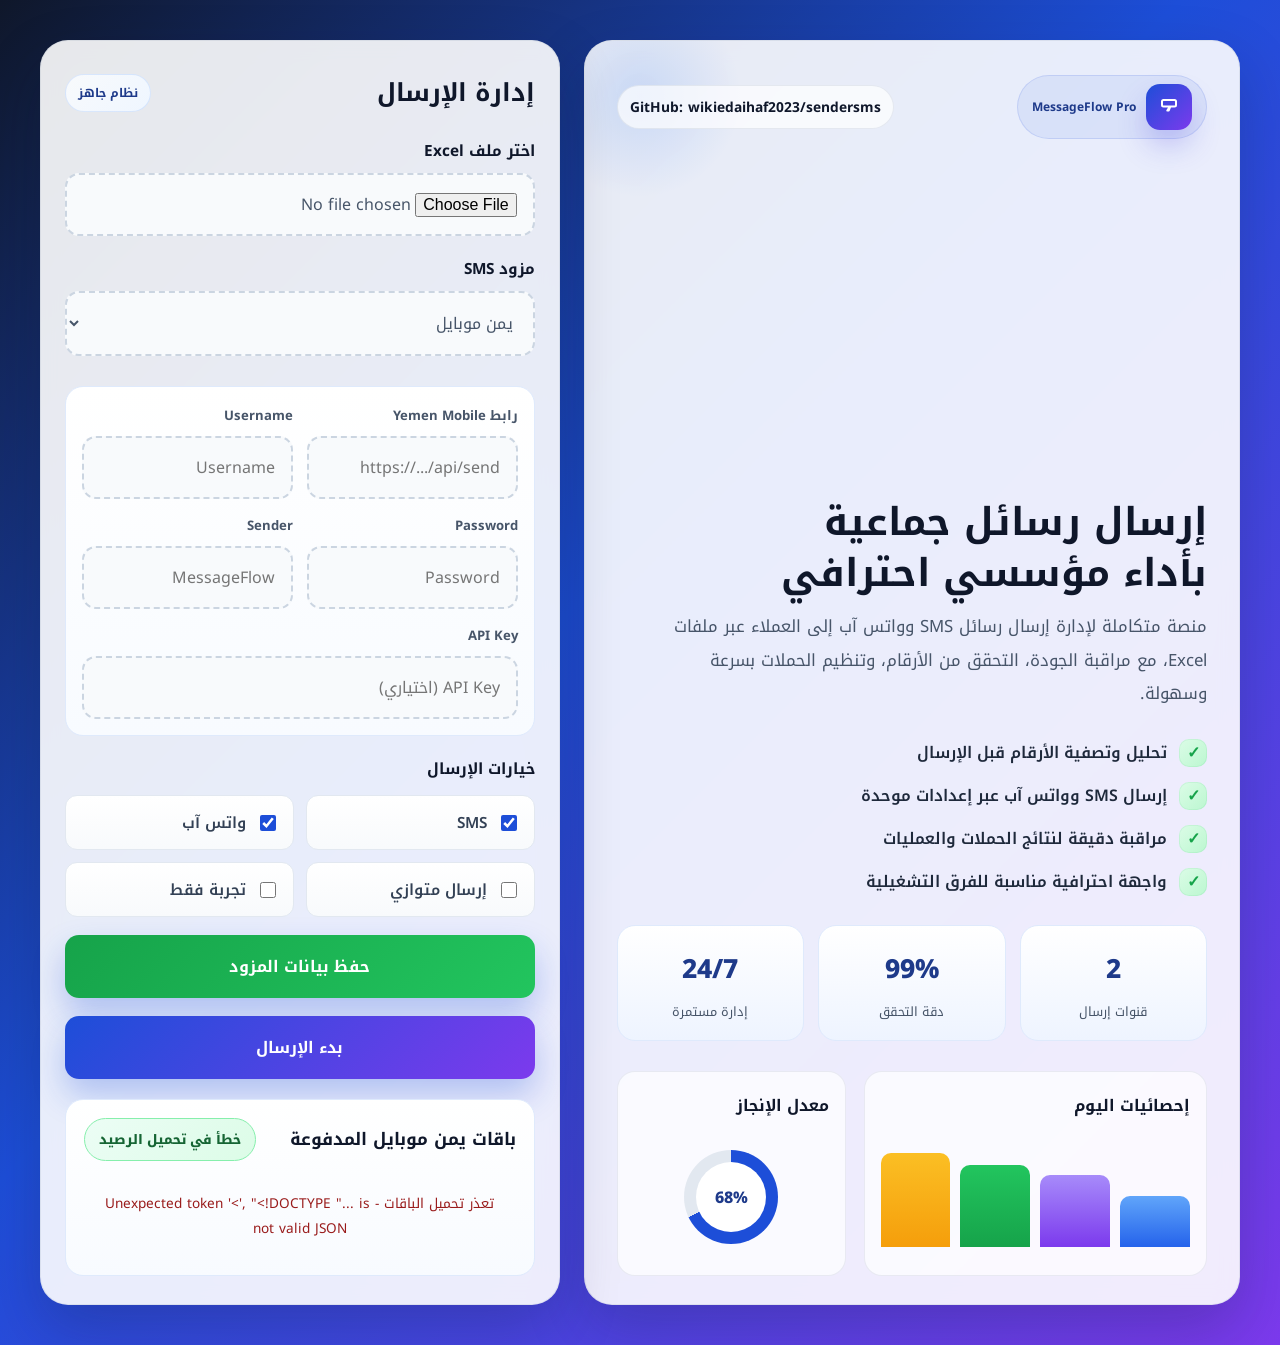
==== web/templates/index.html @ 222056fd "feat: Yemen Mobile default provider + Paid SMS Packages & Billing System - تعيين يمن موبايل كمزود اف" ====
<!DOCTYPE html>
<html lang="ar" dir="rtl">
<head>
    <meta charset="UTF-8">
    <meta name="viewport" content="width=device-width, initial-scale=1.0">
    <title>MessageFlow Pro</title>
    <link rel="preconnect" href="https://fonts.googleapis.com">
    <link rel="preconnect" href="https://fonts.gstatic.com" crossorigin>
    <link href="https://fonts.googleapis.com/css2?family=Noto+Kufi+Arabic:wght@400;500;700&display=swap" rel="stylesheet">
    <style>
        :root {
            --bg-main: #f3f7ff;
            --bg-gradient: linear-gradient(135deg, #0f172a 0%, #1d4ed8 45%, #7c3aed 100%);
            --panel: rgba(255, 255, 255, 0.92);
            --panel-border: rgba(148, 163, 184, 0.2);
            --primary: #1d4ed8;
            --primary-dark: #1e3a8a;
            --primary-soft: #dbeafe;
            --success: #16a34a;
            --danger: #dc2626;
            --warning: #f59e0b;
            --text: #0f172a;
            --muted: #475569;
            --shadow: 0 25px 60px rgba(15, 23, 42, 0.22);
        }

        * { box-sizing: border-box; }

        body {
            margin: 0;
            min-height: 100vh;
            padding: 40px 20px;
            font-family: 'Noto Kufi Arabic', 'Segoe UI', Tahoma, Geneva, Verdana, sans-serif;
            background: var(--bg-gradient);
            color: var(--text);
            display: flex;
            align-items: center;
            justify-content: center;
        }

        .shell {
            width: min(100%, 1200px);
            display: grid;
            grid-template-columns: 1.2fr 0.95fr;
            gap: 24px;
            align-items: stretch;
        }

        .hero,
        .panel {
            background: rgba(255, 255, 255, 0.9);
            border: 1px solid var(--panel-border);
            border-radius: 28px;
            box-shadow: var(--shadow);
            backdrop-filter: blur(10px);
        }

        .hero {
            padding: 34px 32px 28px;
            display: flex;
            flex-direction: column;
            justify-content: space-between;
            min-height: 620px;
            position: relative;
            overflow: hidden;
        }

        .hero::before {
            content: "";
            position: absolute;
            inset: 0 auto auto 0;
            width: 220px;
            height: 220px;
            background: radial-gradient(circle, rgba(59,130,246,0.18), transparent 65%);
            transform: translate(-25%, -25%);
        }

        .brand-row {
            display: flex;
            align-items: center;
            justify-content: space-between;
            position: relative;
            z-index: 1;
        }

        .badge {
            display: inline-flex;
            align-items: center;
            gap: 10px;
            background: rgba(29, 78, 216, 0.08);
            color: var(--primary-dark);
            border: 1px solid rgba(29, 78, 216, 0.12);
            border-radius: 999px;
            padding: 8px 14px;
            font-size: 12px;
            font-weight: 700;
            width: fit-content;
        }

        .github-link {
            display: inline-flex;
            align-items: center;
            gap: 8px;
            color: #0f172a;
            text-decoration: none;
            font-size: 0.86rem;
            font-weight: 700;
            background: rgba(255, 255, 255, 0.7);
            border: 1px solid rgba(148, 163, 184, 0.2);
            border-radius: 999px;
            padding: 8px 12px;
            transition: transform 0.2s ease;
        }

        .github-link:hover {
            transform: translateY(-1px);
        }

        .brand-mark {
            width: 46px;
            height: 46px;
            display: inline-flex;
            align-items: center;
            justify-content: center;
            background: linear-gradient(135deg, var(--primary), #7c3aed);
            border-radius: 14px;
            box-shadow: 0 16px 28px rgba(79, 70, 229, 0.25);
        }

        .brand-mark svg {
            width: 24px;
            height: 24px;
            fill: white;
        }

        .hero-body {
            position: relative;
            z-index: 1;
        }

        h1 {
            margin: 20px 0 10px;
            font-size: clamp(2.1rem, 3vw, 3.2rem);
            line-height: 1.35;
            color: var(--text);
        }

        .subtitle {
            margin: 0 0 26px;
            color: var(--muted);
            font-size: 1.05rem;
            line-height: 2;
            max-width: 560px;
        }

        .feature-list {
            list-style: none;
            padding: 0;
            margin: 0 0 28px;
            display: grid;
            gap: 12px;
        }

        .feature-list li {
            display: flex;
            align-items: center;
            gap: 12px;
            color: #1e293b;
            font-weight: 600;
        }

        .feature-list li::before {
            content: '✓';
            width: 28px;
            height: 28px;
            display: inline-flex;
            align-items: center;
            justify-content: center;
            border-radius: 10px;
            background: linear-gradient(135deg, #dcfce7, #bbf7d0);
            color: var(--success);
            font-weight: 900;
            box-shadow: inset 0 0 0 1px rgba(22,163,74,0.08);
        }

        .stats {
            display: grid;
            grid-template-columns: repeat(3, minmax(120px, 1fr));
            gap: 14px;
            margin-top: 8px;
            position: relative;
            z-index: 1;
        }

        .stat-card {
            background: linear-gradient(180deg, #ffffff 0%, #eef4ff 100%);
            border: 1px solid #dfeafc;
            border-radius: 18px;
            padding: 18px 12px 16px;
            text-align: center;
        }

        .stat-number {
            display: block;
            font-size: 1.65rem;
            font-weight: 800;
            color: var(--primary-dark);
        }

        .stat-label {
            display: block;
            margin-top: 6px;
            color: var(--muted);
            font-size: 0.8rem;
        }

        .panel {
            padding: 28px 24px;
            display: flex;
            flex-direction: column;
            justify-content: center;
        }

        .panel-header {
            display: flex;
            align-items: center;
            justify-content: space-between;
            gap: 12px;
            margin-bottom: 20px;
        }

        .panel-header h2 {
            margin: 0;
            font-size: 1.55rem;
            color: var(--text);
        }

        .mini-tag {
            background: linear-gradient(135deg, #f8fafc, #eff6ff);
            color: var(--primary-dark);
            border: 1px solid rgba(59,130,246,0.15);
            border-radius: 999px;
            padding: 7px 12px;
            font-size: 12px;
            font-weight: 700;
        }

        form {
            display: grid;
            gap: 18px;
        }

        .form-group {
            display: grid;
            gap: 8px;
        }

        label {
            font-weight: 700;
            color: var(--text);
            font-size: 0.96rem;
        }

        .file-input,
        .select-box,
        .provider-input {
            width: 100%;
            padding: 14px 16px;
            border: 2px dashed #cbd5e1;
            border-radius: 14px;
            background: #f8fafc;
            color: var(--muted);
            transition: border-color 0.2s ease, box-shadow 0.2s ease;
            font: inherit;
        }

        .file-input:focus,
        .select-box:focus,
        .provider-input:focus {
            outline: none;
            border-color: var(--primary);
            box-shadow: 0 0 0 4px rgba(29, 78, 216, 0.08);
        }

        .provider-settings {
            display: none;
            margin-top: 12px;
            border: 1px solid #dfeafc;
            border-radius: 18px;
            background: linear-gradient(180deg, #ffffff, #f8fbff);
            padding: 16px;
        }

        .provider-settings.active {
            display: block;
        }

        .provider-panel {
            display: none;
            gap: 14px;
            grid-template-columns: repeat(2, minmax(160px, 1fr));
        }

        .provider-panel.active {
            display: grid;
        }

        .provider-field {
            display: grid;
            gap: 8px;
        }

        .provider-field label {
            font-size: 0.82rem;
            color: var(--muted);
        }

        .checkbox-group {
            display: grid;
            grid-template-columns: repeat(2, minmax(140px, 1fr));
            gap: 12px;
            margin-top: 4px;
        }

        .check-item {
            display: flex;
            align-items: center;
            gap: 10px;
            background: linear-gradient(180deg, #ffffff, #f8fafc);
            border: 1px solid #e2e8f0;
            border-radius: 12px;
            padding: 12px 14px;
            color: #334155;
            font-weight: 600;
        }

        .check-item input {
            accent-color: var(--primary);
            width: 16px;
            height: 16px;
        }

        .primary-btn {
            border: none;
            border-radius: 14px;
            padding: 16px 18px;
            background: linear-gradient(135deg, var(--primary), #7c3aed);
            color: white;
            font-family: inherit;
            font-size: 1rem;
            font-weight: 700;
            cursor: pointer;
            transition: transform 0.2s ease, box-shadow 0.2s ease;
            box-shadow: 0 16px 32px rgba(29, 78, 216, 0.28);
        }

        .primary-btn:hover {
            transform: translateY(-1px);
        }

        .analytics {
            display: grid;
            grid-template-columns: 1.2fr 0.8fr;
            gap: 18px;
            margin-top: 30px;
            position: relative;
            z-index: 1;
        }

        .metric-box,
        .chart-box {
            border: 1px solid rgba(148, 163, 184, 0.18);
            border-radius: 18px;
            background: rgba(255, 255, 255, 0.7);
            padding: 18px 16px;
        }

        .metric-box h3,
        .chart-box h3 {
            margin: 0 0 16px;
            font-size: 1rem;
            color: var(--text);
        }

        .bars {
            display: flex;
            align-items: end;
            gap: 10px;
            height: 110px;
            padding-top: 12px;
        }

        .bar {
            flex: 1;
            border-radius: 10px 10px 0 0;
            background: linear-gradient(180deg, #60a5fa, #2563eb);
            min-height: 15px;
            position: relative;
        }

        .bar:nth-child(2) { background: linear-gradient(180deg, #a78bfa, #7c3aed); }
        .bar:nth-child(3) { background: linear-gradient(180deg, #22c55e, #16a34a); }
        .bar:nth-child(4) { background: linear-gradient(180deg, #fbbf24, #f59e0b); }

        .donut-wrap {
            display: flex;
            align-items: center;
            justify-content: center;
            min-height: 120px;
            position: relative;
        }

        .donut {
            width: 94px;
            height: 94px;
            border-radius: 50%;
            background: conic-gradient(var(--primary) 0 68%, #e2e8f0 68% 100%);
            position: relative;
        }

        .donut::after {
            content: "68%";
            position: absolute;
            inset: 12px;
            background: white;
            border-radius: 50%;
            display: flex;
            align-items: center;
            justify-content: center;
            font-weight: 800;
            color: var(--primary-dark);
        }

        .result {
            display: none;
            margin-top: 18px;
            border-radius: 14px;
            padding: 14px 16px;
            font-size: 0.95rem;
            line-height: 1.8;
        }

        .result.success {
            display: block;
            background: #ecfdf5;
            border: 1px solid #a7f3d0;
            color: #065f46;
        }

        .result.error {
            display: block;
            background: #fef2f2;
            border: 1px solid #fecaca;
            color: #991b1b;
        }

        .result.info {
            display: block;
            background: #eff6ff;
            border: 1px solid #bfdbfe;
            color: #1d4ed8;
        }

        .report-box {
            display: none;
            margin-top: 18px;
            background: #fff;
            border: 1px solid #dfeafc;
            border-radius: 18px;
            overflow: hidden;
            box-shadow: 0 12px 30px rgba(15, 23, 42, 0.08);
        }

        .packages-section {
            margin-top: 20px;
            border: 1px solid #dfeafc;
            border-radius: 18px;
            background: linear-gradient(180deg, #ffffff, #f8fbff);
            padding: 18px;
        }

        .packages-header {
            display: flex;
            align-items: center;
            justify-content: space-between;
            gap: 12px;
            margin-bottom: 14px;
            flex-wrap: wrap;
        }

        .packages-header h3 {
            margin: 0;
            font-size: 1.08rem;
            color: var(--text);
        }

        .balance-pill {
            display: inline-flex;
            align-items: center;
            gap: 8px;
            padding: 8px 14px;
            border-radius: 999px;
            font-size: 0.82rem;
            font-weight: 800;
            background: linear-gradient(135deg, #ecfdf5, #dcfce7);
            color: #166534;
            border: 1px solid #86efac;
        }

        .balance-pill.warn {
            background: linear-gradient(135deg, #fff7ed, #ffedd5);
            color: #9a3412;
            border: 1px solid #fdba74;
        }

        .balance-pill.empty {
            background: linear-gradient(135deg, #fef2f2, #fee2e2);
            color: #991b1b;
            border: 1px solid #fca5a5;
        }

        .package-grid {
            display: grid;
            grid-template-columns: repeat(auto-fit, minmax(160px, 1fr));
            gap: 12px;
        }

        .package-card {
            border: 1.5px solid #dbeafe;
            border-radius: 14px;
            padding: 14px 12px;
            background: linear-gradient(180deg, #ffffff, #f0f7ff);
            position: relative;
            transition: transform 0.18s ease, box-shadow 0.18s ease, border-color 0.18s ease;
            cursor: pointer;
            text-align: center;
        }

        .package-card:hover {
            transform: translateY(-2px);
            box-shadow: 0 10px 24px rgba(29, 78, 216, 0.15);
            border-color: var(--primary);
        }

        .package-card.recommended::before {
            content: 'الأكثر مبيعاً';
            position: absolute;
            top: -10px;
            right: 10px;
            background: linear-gradient(135deg, #7c3aed, #1d4ed8);
            color: white;
            padding: 3px 10px;
            border-radius: 999px;
            font-size: 0.68rem;
            font-weight: 800;
            box-shadow: 0 6px 16px rgba(124, 58, 237, 0.3);
        }

        .package-name {
            font-weight: 800;
            font-size: 0.88rem;
            color: var(--primary-dark);
            margin-bottom: 8px;
            line-height: 1.4;
        }

        .package-count {
            font-size: 1.6rem;
            font-weight: 900;
            color: var(--primary);
            line-height: 1;
            margin-bottom: 4px;
        }

        .package-count-sub {
            font-size: 0.72rem;
            color: var(--muted);
            margin-bottom: 10px;
        }

        .package-price {
            font-size: 1.05rem;
            font-weight: 800;
            color: var(--text);
            margin-bottom: 10px;
        }

        .package-price small {
            font-weight: 600;
            font-size: 0.78rem;
            color: var(--muted);
        }

        .package-desc {
            font-size: 0.72rem;
            color: var(--muted);
            min-height: 32px;
            margin-bottom: 12px;
            line-height: 1.5;
        }

        .subscribe-btn {
            width: 100%;
            border: none;
            border-radius: 10px;
            padding: 8px 10px;
            background: linear-gradient(135deg, #16a34a, #22c55e);
            color: white;
            font-family: inherit;
            font-size: 0.82rem;
            font-weight: 800;
            cursor: pointer;
            transition: transform 0.15s ease, box-shadow 0.15s ease;
            box-shadow: 0 6px 14px rgba(22, 163, 74, 0.25);
        }

        .subscribe-btn:hover {
            transform: translateY(-1px);
        }

        .subscribe-btn:disabled {
            background: #cbd5e1;
            box-shadow: none;
            cursor: not-allowed;
            transform: none;
        }

        .balance-progress-wrap {
            margin: 6px 0 12px;
        }

        .balance-progress-bar {
            position: relative;
            height: 10px;
            background: #e2e8f0;
            border-radius: 999px;
            overflow: hidden;
            margin-top: 6px;
        }

        .balance-progress-fill {
            height: 100%;
            background: linear-gradient(90deg, #22c55e, #16a34a);
            border-radius: 999px;
            transition: width 0.4s ease;
        }

        .balance-progress-fill.warn {
            background: linear-gradient(90deg, #f59e0b, #d97706);
        }

        .balance-progress-fill.critical {
            background: linear-gradient(90deg, #ef4444, #dc2626);
        }

        .balance-labels {
            display: flex;
            justify-content: space-between;
            margin-top: 4px;
            font-size: 0.72rem;
            font-weight: 700;
            color: var(--muted);
        }

        .subscription-note {
            font-size: 0.76rem;
            padding: 8px 10px;
            border-radius: 10px;
            background: #fef3c7;
            color: #92400e;
            margin-top: 10px;
            border: 1px solid #fde68a;
            line-height: 1.6;
        }

        .report-header {
            display: flex;
            align-items: center;
            justify-content: space-between;
            gap: 12px;
            padding: 14px 18px;
            background: linear-gradient(135deg, #eff6ff, #f8fafc);
            border-bottom: 1px solid #e2e8f0;
        }

        .report-header h3 {
            margin: 0;
            font-size: 1rem;
            color: var(--text);
        }

        .report-actions {
            display: flex;
            align-items: center;
            gap: 10px;
            flex-wrap: wrap;
        }

        .print-btn,
        .excel-btn {
            border: none;
            border-radius: 10px;
            color: white;
            padding: 10px 14px;
            font-family: inherit;
            font-weight: 700;
            cursor: pointer;
        }

        .print-btn {
            background: var(--primary);
        }

        .excel-btn {
            background: var(--success);
        }

        .report-table-wrap {
            overflow-x: auto;
        }

        table {
            width: 100%;
            border-collapse: collapse;
            min-width: 700px;
        }

        th, td {
            padding: 12px 14px;
            border-bottom: 1px solid #e2e8f0;
            text-align: right;
            vertical-align: top;
            font-size: 0.9rem;
        }

        th {
            background: #f8fafc;
            color: var(--text);
            font-weight: 800;
        }

        td {
            color: #334155;
        }

        .status-badge {
            display: inline-block;
            padding: 6px 10px;
            border-radius: 999px;
            font-size: 12px;
            font-weight: 700;
        }

        .status-success {
            background: #dcfce7;
            color: #166534;
        }

        .status-failed {
            background: #fee2e2;
            color: #991b1b;
        }

        .status-dry {
            background: #e0f2fe;
            color: #0f766e;
        }

        @media print {
            body {
                background: white;
                padding: 0;
            }

            .shell {
                display: block;
                width: 100%;
            }

            .hero, .panel {
                box-shadow: none;
                border: none;
            }

            .print-btn {
                display: none;
            }
        }

        @media (max-width: 820px) {
            .shell {
                grid-template-columns: 1fr;
            }

            .hero {
                min-height: auto;
            }

            .analytics {
                grid-template-columns: 1fr;
            }
        }
    </style>
</head>
<body>
    <div class="shell">
        <section class="hero">
            <div class="brand-row">
                <div class="badge">
                    <span class="brand-mark" aria-hidden="true">
                        <svg viewBox="0 0 24 24" aria-hidden="true">
                            <path d="M4 6.5A2.5 2.5 0 0 1 6.5 4H17.5A2.5 2.5 0 0 1 20 6.5V10A2.5 2.5 0 0 1 17.5 12.5H14L12.7 15.8A1 1 0 0 1 11.7 16.5H10.3a1 1 0 0 1-.98-1.2L11 12.5H6.5A2.5 2.5 0 0 1 4 10V6.5Zm2.5-.5a.5.5 0 0 0-.5.5V10a.5.5 0 0 0 .5.5H17.5a.5.5 0 0 0 .5-.5V6.5a.5.5 0 0 0-.5-.5H6.5Z"/>
                        </svg>
                    </span>
                    MessageFlow Pro
                </div>
                <a class="github-link" href="https://github.com/wikiedaihaf2023/sendersms" target="_blank" rel="noopener noreferrer">
                    GitHub: wikiedaihaf2023/sendersms
                </a>
            </div>

            <div class="hero-body">
                <h1>إرسال رسائل جماعية<br>بأداء مؤسسي احترافي</h1>
                <p class="subtitle">
                    منصة متكاملة لإدارة إرسال رسائل SMS وواتس آب إلى العملاء عبر ملفات Excel، مع مراقبة الجودة، التحقق من الأرقام، وتنظيم الحملات بسرعة وسهولة.
                </p>

                <ul class="feature-list">
                    <li>تحليل وتصفية الأرقام قبل الإرسال</li>
                    <li>إرسال SMS وواتس آب عبر إعدادات موحدة</li>
                    <li>مراقبة دقيقة لنتائج الحملات والعمليات</li>
                    <li>واجهة احترافية مناسبة للفرق التشغيلية</li>
                </ul>

                <div class="stats">
                    <div class="stat-card">
                        <span class="stat-number">2</span>
                        <span class="stat-label">قنوات إرسال</span>
                    </div>
                    <div class="stat-card">
                        <span class="stat-number">99%</span>
                        <span class="stat-label">دقة التحقق</span>
                    </div>
                    <div class="stat-card">
                        <span class="stat-number">24/7</span>
                        <span class="stat-label">إدارة مستمرة</span>
                    </div>
                </div>

                <div class="analytics">
                    <div class="metric-box">
                        <h3>إحصائيات اليوم</h3>
                        <div class="bars" aria-label="إحصائيات اليوم">
                            <div class="bar" style="height: 52%"></div>
                            <div class="bar" style="height: 73%"></div>
                            <div class="bar" style="height: 84%"></div>
                            <div class="bar" style="height: 96%"></div>
                        </div>
                    </div>

                    <div class="chart-box">
                        <h3>معدل الإنجاز</h3>
                        <div class="donut-wrap">
                            <div class="donut" aria-label="معدل الإنجاز 68%"></div>
                        </div>
                    </div>
                </div>
            </div>
        </section>

        <section class="panel">
            <div class="panel-header">
                <h2>إدارة الإرسال</h2>
                <span class="mini-tag">نظام جاهز</span>
            </div>

            <form id="uploadForm">
                <div class="form-group">
                    <label for="excel_file">اختر ملف Excel</label>
                    <input class="file-input" type="file" id="excel_file" name="excel_file" accept=".xlsx,.xls" required>
                </div>

                <div class="form-group">
                    <label for="sms_provider">مزود SMS</label>
                    <select class="select-box" id="sms_provider" name="sms_provider" aria-label="مزود SMS">
                        <option value="yemen_mobile" selected>يمن موبايل</option>
                        <option value="sapa_phone">سبا فون</option>
                        <option value="you">YOU</option>
                        <option value="twilio">Twilio</option>
                    </select>
                </div>

                <div class="provider-settings active" id="providerSettingsBox">
                    <div class="provider-panel active" data-provider="yemen_mobile">
                        <div class="provider-field">
                            <label for="yemen_mobile_url">رابط Yemen Mobile</label>
                            <input class="provider-input" type="text" id="yemen_mobile_url" name="yemen_mobile_url" placeholder="https://.../api/send">
                        </div>
                        <div class="provider-field">
                            <label for="yemen_mobile_username">Username</label>
                            <input class="provider-input" type="text" id="yemen_mobile_username" name="yemen_mobile_username" placeholder="Username">
                        </div>
                        <div class="provider-field">
                            <label for="yemen_mobile_password">Password</label>
                            <input class="provider-input" type="password" id="yemen_mobile_password" name="yemen_mobile_password" placeholder="Password">
                        </div>
                        <div class="provider-field">
                            <label for="yemen_mobile_sender">Sender</label>
                            <input class="provider-input" type="text" id="yemen_mobile_sender" name="yemen_mobile_sender" placeholder="MessageFlow">
                        </div>
                        <div class="provider-field" style="grid-column: 1 / -1;">
                            <label for="yemen_mobile_api_key">API Key</label>
                            <input class="provider-input" type="text" id="yemen_mobile_api_key" name="yemen_mobile_api_key" placeholder="API Key (اختياري)">
                        </div>
                    </div>

                    <div class="provider-panel" data-provider="sapa_phone">
                        <div class="provider-field">
                            <label for="sapa_phone_url">رابط Sapa Phone</label>
                            <input class="provider-input" type="text" id="sapa_phone_url" name="sapa_phone_url" placeholder="https://.../api/send">
                        </div>
                        <div class="provider-field">
                            <label for="sapa_phone_username">Username</label>
                            <input class="provider-input" type="text" id="sapa_phone_username" name="sapa_phone_username" placeholder="Username">
                        </div>
                        <div class="provider-field">
                            <label for="sapa_phone_password">Password</label>
                            <input class="provider-input" type="password" id="sapa_phone_password" name="sapa_phone_password" placeholder="Password">
                        </div>
                        <div class="provider-field">
                            <label for="sapa_phone_sender">Sender</label>
                            <input class="provider-input" type="text" id="sapa_phone_sender" name="sapa_phone_sender" placeholder="MessageFlow">
                        </div>
                        <div class="provider-field" style="grid-column: 1 / -1;">
                            <label for="sapa_phone_api_key">API Key</label>
                            <input class="provider-input" type="text" id="sapa_phone_api_key" name="sapa_phone_api_key" placeholder="API Key (اختياري)">
                        </div>
                    </div>

                    <div class="provider-panel" data-provider="you">
                        <div class="provider-field">
                            <label for="you_url">رابط YOU</label>
                            <input class="provider-input" type="text" id="you_url" name="you_url" placeholder="https://.../api/send">
                        </div>
                        <div class="provider-field">
                            <label for="you_username">Username</label>
                            <input class="provider-input" type="text" id="you_username" name="you_username" placeholder="Username">
                        </div>
                        <div class="provider-field">
                            <label for="you_password">Password</label>
                            <input class="provider-input" type="password" id="you_password" name="you_password" placeholder="Password">
                        </div>
                        <div class="provider-field">
                            <label for="you_sender">Sender</label>
                            <input class="provider-input" type="text" id="you_sender" name="you_sender" placeholder="MessageFlow">
                        </div>
                        <div class="provider-field" style="grid-column: 1 / -1;">
                            <label for="you_api_key">API Key</label>
                            <input class="provider-input" type="text" id="you_api_key" name="you_api_key" placeholder="API Key (اختياري)">
                        </div>
                    </div>
                </div>

                <div class="form-group">
                    <label>خيارات الإرسال</label>
                    <div class="checkbox-group">
                        <label class="check-item">
                            <input type="checkbox" name="send_sms" checked> SMS
                        </label>
                        <label class="check-item">
                            <input type="checkbox" name="send_whatsapp" checked> واتس آب
                        </label>
                        <label class="check-item">
                            <input type="checkbox" name="parallel"> إرسال متوازي
                        </label>
                        <label class="check-item">
                            <input type="checkbox" name="dry_run"> تجربة فقط
                        </label>
                    </div>
                </div>

                <div class="form-group">
                    <button type="button" class="primary-btn" id="saveProviderSettingsBtn" style="background: linear-gradient(135deg, #16a34a, #22c55e);">حفظ بيانات المزود</button>
                </div>

                <button class="primary-btn" type="submit">بدء الإرسال</button>
            </form>

            <div class="packages-section" id="packagesSection">
                <div class="packages-header">
                    <h3>باقات يمن موبايل المدفوعة</h3>
                    <span class="balance-pill" id="balancePill">جاري التحميل...</span>
                </div>

                <div class="balance-progress-wrap" id="balanceProgressWrap" style="display:none;">
                    <div class="balance-progress-bar">
                        <div class="balance-progress-fill" id="balanceProgressFill" style="width:0%"></div>
                    </div>
                    <div class="balance-labels">
                        <span id="balanceUsedLabel">0 مستخدم</span>
                        <span id="balanceRemainingLabel">0 متبقي</span>
                        <span id="balanceTotalLabel">0 إجمالي</span>
                    </div>
                    <div class="subscription-note" id="subscriptionExpiryNote" style="display:none;"></div>
                </div>

                <div class="package-grid" id="packageGrid">
                    <!-- سيتم ملؤها عبر JavaScript -->
                    <div style="grid-column: 1 / -1; text-align: center; padding: 16px; color: var(--muted); font-size: 0.85rem;">
                        جاري تحميل الباقات...
                    </div>
                </div>
            </div>

            <div id="result" class="result"></div>
            <div id="reportBox" class="report-box">
                <div class="report-header">
                    <h3>تقرير الإرسال</h3>
                    <div class="report-actions">
                        <button type="button" class="excel-btn" id="exportExcelBtn">تصدير Excel</button>
                        <button type="button" class="print-btn" id="printReportBtn">طباعة PDF</button>
                    </div>
                </div>
                <div class="report-table-wrap">
                    <table>
                        <thead>
                            <tr>
                                <th>الاسم</th>
                                <th>رقم الهاتف</th>
                                <th>النوع</th>
                                <th>الحالة</th>
                                <th>المزود</th>
                                <th>الرسالة</th>
                                <th>الخطأ</th>
                            </tr>
                        </thead>
                        <tbody id="reportTableBody"></tbody>
                    </table>
                </div>
            </div>
        </section>
    </div>

    <script>
        const providerSelect = document.getElementById('sms_provider');
        const providerPanels = document.querySelectorAll('.provider-panel');
        const PACKAGE_PROVIDERS = new Set(['yemen_mobile', 'sapa_phone', 'you']);
        let currentSubscriptionData = null;

        function updateProviderFields() {
            const selected = providerSelect.value;
            providerPanels.forEach((panel) => {
                const active = panel.dataset.provider === selected;
                panel.classList.toggle('active', active);
            });
            togglePackagesSection(selected);
        }

        function togglePackagesSection(provider) {
            const section = document.getElementById('packagesSection');
            if (!section) return;
            if (PACKAGE_PROVIDERS.has(provider)) {
                section.style.display = 'block';
                loadPackagesAndBalance(provider);
            } else {
                section.style.display = 'none';
            }
        }

        async function loadPackagesAndBalance(provider) {
            provider = provider || providerSelect.value || 'yemen_mobile';
            const balancePill = document.getElementById('balancePill');
            const packageGrid = document.getElementById('packageGrid');
            if (balancePill) balancePill.textContent = 'جاري التحميل...';

            try {
                const response = await fetch(`/api/packages?provider=${encodeURIComponent(provider)}`);
                const data = await response.json();
                currentSubscriptionData = data;
                renderPackages(data.packages || []);
                renderBalance(data);
            } catch (err) {
                console.error('Failed to load packages:', err);
                if (balancePill) balancePill.textContent = 'خطأ في تحميل الرصيد';
                if (packageGrid) {
                    packageGrid.innerHTML = `<div style="grid-column:1/-1;text-align:center;padding:16px;color:#991b1b;font-size:0.85rem;">تعذر تحميل الباقات - ${escapeHtml(err.message)}</div>`;
                }
            }
        }

        function renderBalance(data) {
            const pill = document.getElementById('balancePill');
            const wrap = document.getElementById('balanceProgressWrap');
            const fill = document.getElementById('balanceProgressFill');
            const usedLbl = document.getElementById('balanceUsedLabel');
            const remLbl = document.getElementById('balanceRemainingLabel');
            const totalLbl = document.getElementById('balanceTotalLabel');
            const expiryNote = document.getElementById('subscriptionExpiryNote');

            if (!data || !data.has_active_subscription) {
                if (pill) {
                    pill.textContent = 'لا يوجد اشتراك';
                    pill.className = 'balance-pill empty';
                }
                if (wrap) wrap.style.display = 'none';
                if (expiryNote) expiryNote.style.display = 'none';
                return;
            }

            const remaining = data.remaining_sms || 0;
            const total = data.allocated_sms || 0;
            const used = total - remaining;
            const pct = data.usage_percentage || (total > 0 ? (used / total) * 100 : 0);

            if (pill) {
                pill.className = 'balance-pill';
                if (remaining <= 0) pill.classList.add('empty');
                else if (pct >= 80) pill.classList.add('warn');
                pill.textContent = `الرصيد: ${remaining.toLocaleString()} / ${total.toLocaleString()} رسالة`;
            }

            if (wrap) {
                wrap.style.display = 'block';
                if (fill) {
                    fill.style.width = `${Math.max(0, Math.min(100, pct))}%`;
                    fill.classList.remove('warn', 'critical');
                    if (pct >= 90) fill.classList.add('critical');
                    else if (pct >= 75) fill.classList.add('warn');
                }
                if (usedLbl) usedLbl.textContent = `${used.toLocaleString()} مستخدم`;
                if (remLbl) remLbl.textContent = `${remaining.toLocaleString()} متبقي`;
                if (totalLbl) totalLbl.textContent = `${total.toLocaleString()} إجمالي`;
            }

            if (expiryNote) {
                if (data.expiry_date) {
                    const expiry = new Date(data.expiry_date);
                    const now = new Date();
                    const diffDays = Math.ceil((expiry - now) / (1000 * 60 * 60 * 24));
                    expiryNote.style.display = 'block';
                    let text = `تاريخ انتهاء الاشتراك: ${expiry.toLocaleDateString('ar-EG')}`;
                    if (diffDays <= 0) text += ' - انتهى الصلاحية';
                    else if (diffDays <= 3) text += ` - ⚠️ متبقي ${diffDays} أيام فقط`;
                    else text += ` - متبقي ${diffDays} يوم`;
                    expiryNote.textContent = text;
                } else {
                    expiryNote.style.display = 'none';
                }
            }
        }

        function renderPackages(packages) {
            const grid = document.getElementById('packageGrid');
            if (!grid) return;
            if (!packages || packages.length === 0) {
                grid.innerHTML = `<div style="grid-column:1/-1;text-align:center;padding:16px;color:var(--muted);font-size:0.85rem;">لا توجد باقات متاحة حالياً.</div>`;
                return;
            }

            grid.innerHTML = '';
            packages.forEach((pkg, idx) => {
                const card = document.createElement('div');
                card.className = 'package-card';
                if (idx === 1 || pkg.sms_count === 500) card.classList.add('recommended');

                const pricePerSms = pkg.price_per_sms || (pkg.sms_count > 0 ? pkg.price / pkg.sms_count : 0);

                card.innerHTML = `
                    <div class="package-name">${escapeHtml(pkg.name || 'باقة')}</div>
                    <div class="package-count">${(pkg.sms_count || 0).toLocaleString()}</div>
                    <div class="package-count-sub">رسالة SMS</div>
                    <div class="package-price">${(pkg.price || 0).toLocaleString()} <small>${escapeHtml(pkg.currency || 'YER')}</small></div>
                    <div class="package-desc">${escapeHtml(pkg.description || '')}<br>الرسالة الواحدة: ~${pricePerSms.toFixed(2)} ${escapeHtml(pkg.currency || 'YER')}</div>
                    <button type="button" class="subscribe-btn" data-package-id="${pkg.id}" data-provider="${escapeHtml(pkg.provider || 'yemen_mobile')}">
                        اشترك الآن
                    </button>
                `;
                grid.appendChild(card);
            });

            grid.querySelectorAll('.subscribe-btn').forEach((btn) => {
                btn.addEventListener('click', (e) => {
                    const packageId = parseInt(e.currentTarget.dataset.packageId, 10);
                    const provider = e.currentTarget.dataset.provider || 'yemen_mobile';
                    if (packageId) handleSubscribe(packageId, provider, e.currentTarget);
                });
            });
        }

        async function handleSubscribe(packageId, provider, btn) {
            const originalText = btn.textContent;
            btn.disabled = true;
            btn.textContent = 'جاري الاشتراك...';
            try {
                const formData = new FormData();
                formData.append('package_id', packageId);
                formData.append('provider', provider);
                const response = await fetch('/api/subscribe', { method: 'POST', body: formData });
                const result = await response.json();
                if (result.success) {
                    showResult('success', result.message || 'تم الاشتراك بنجاح');
                    await loadPackagesAndBalance(provider);
                } else {
                    showResult('error', result.error || 'فشل الاشتراك');
                }
            } catch (err) {
                showResult('error', 'تعذر إكمال الاشتراك: ' + err.message);
            } finally {
                btn.disabled = false;
                btn.textContent = originalText;
            }
        }

        providerSelect.addEventListener('change', updateProviderFields);
        document.addEventListener('DOMContentLoaded', async () => {
            updateProviderFields();
            await loadSavedProviderSettings();
        });

        async function loadSavedProviderSettings() {
            try {
                const response = await fetch('/api/provider-settings');
                const data = await response.json();
                if (!data || !data.username) return;

                const savedProvider = data.provider || 'twilio';
                if (savedProvider && providerSelect) {
                    providerSelect.value = savedProvider;
                    updateProviderFields();
                }

                const fieldMap = {
                    yemen_mobile_url: 'yemen_mobile_url',
                    yemen_mobile_username: 'yemen_mobile_username',
                    yemen_mobile_password: 'yemen_mobile_password',
                    yemen_mobile_sender: 'yemen_mobile_sender',
                    yemen_mobile_api_key: 'yemen_mobile_api_key',
                    sapa_phone_url: 'sapa_phone_url',
                    sapa_phone_username: 'sapa_phone_username',
                    sapa_phone_password: 'sapa_phone_password',
                    sapa_phone_sender: 'sapa_phone_sender',
                    sapa_phone_api_key: 'sapa_phone_api_key',
                    you_url: 'you_url',
                    you_username: 'you_username',
                    you_password: 'you_password',
                    you_sender: 'you_sender',
                    you_api_key: 'you_api_key'
                };

                for (const [key, value] of Object.entries(fieldMap)) {
                    const input = document.getElementById(value);
                    if (input && data[key] !== undefined) {
                        input.value = data[key] || '';
                    }
                }
            } catch (err) {
                console.log('No saved provider settings found', err);
            }
        }

        document.getElementById('saveProviderSettingsBtn').addEventListener('click', async () => {
            const formData = new FormData(document.getElementById('uploadForm'));
            try {
                const response = await fetch('/save_provider_settings', {
                    method: 'POST',
                    body: formData
                });
                const result = await response.json();
                if (result.success) {
                    showResult('success', 'تم حفظ بيانات المزود بنجاح.');
                } else {
                    showResult('error', result.error || 'فشل حفظ بيانات المزود.');
                }
            } catch (err) {
                showResult('error', 'تعذر حفظ بيانات المزود: ' + err.message);
            }
        });

        document.getElementById('uploadForm').addEventListener('submit', async (e) => {
            e.preventDefault();

            const fileInput = document.getElementById('excel_file');
            if (!fileInput.files || !fileInput.files[0]) {
                showResult('error', 'يرجى اختيار ملف Excel أولاً.');
                return;
            }

            const sendSms = document.querySelector('input[name="send_sms"]').checked;
            const dryRun = document.querySelector('input[name="dry_run"]').checked;
            const provider = document.querySelector('select[name="sms_provider"]').value;

            if (sendSms && !dryRun && PACKAGE_PROVIDERS.has(provider)) {
                try {
                    const sub = currentSubscriptionData;
                    if (!sub || !sub.has_active_subscription || sub.remaining_sms <= 0) {
                        showResult('error', `⚠️ لا يوجد رصيد كافي لإرسال الرسائل عبر ${escapeHtml(provider)}. يرجى الاشتراك في باقة من القسم أدناه قبل البدء.`);
                        const section = document.getElementById('packagesSection');
                        if (section) section.scrollIntoView({ behavior: 'smooth', block: 'start' });
                        return;
                    }
                } catch (_) {}
            }

            const formData = new FormData();
            formData.append('excel_file', fileInput.files[0]);
            formData.append('sms_provider', provider);
            formData.append('send_sms', sendSms);
            formData.append('send_whatsapp', document.querySelector('input[name="send_whatsapp"]').checked);
            formData.append('parallel', document.querySelector('input[name="parallel"]').checked);
            formData.append('dry_run', dryRun);

            showResult('info', 'جاري تجهيز الملف والمعالجة...');

            try {
                const response = await fetch('/upload', {
                    method: 'POST',
                    body: formData
                });

                const data = await response.json();

                if (data.error) {
                    showResult('error', 'خطأ: ' + data.error);
                    return;
                }

                checkJobStatus(data.job_id);
            } catch (err) {
                showResult('error', 'فشل الاتصال بالخادم: ' + err.message);
            }
        });

        async function checkJobStatus(jobId) {
            try {
                const response = await fetch(`/job/${jobId}`);
                const job = await response.json();

                if (job.status === 'running') {
                    showResult('info', 'جاري تنفيذ العملية... يرجى الانتظار');
                    setTimeout(() => checkJobStatus(jobId), 2500);
                    return;
                }

                if (job.status === 'completed') {
                    const stats = job.stats || {};
                    let successHtml = `
                        <strong>تمت العملية بنجاح</strong><br>
                        إجمالي: ${stats.total || 0} &nbsp;|&nbsp;
                        صالح: ${stats.valid || 0} &nbsp;|&nbsp;
                        غير صالح: ${stats.invalid || 0}<br>
                        SMS ناجح: ${stats.sms_sent || 0} &nbsp;|&nbsp;
                        واتس آب ناجح: ${stats.whatsapp_sent || 0}
                    `;
                    if (stats.balance_error) {
                        successHtml += `<br><span style="color:#991b1b;font-weight:700;">⚠️ ${escapeHtml(stats.balance_error)}</span>`;
                    }
                    showResult('success', successHtml);
                    renderReportTable(stats.report_rows || []);
                    const provider = document.querySelector('select[name="sms_provider"]').value;
                    if (PACKAGE_PROVIDERS.has(provider)) {
                        await loadPackagesAndBalance(provider);
                    }
                    return;
                }

                showResult('error', 'فشل: ' + (job.error || 'حدث خطأ غير معروف'));
            } catch (err) {
                showResult('error', 'تعذر قراءة حالة المهمة: ' + err.message);
            }
        }

        let currentReportRows = [];

        function renderReportTable(rows) {
            const tbody = document.getElementById('reportTableBody');
            const reportBox = document.getElementById('reportBox');
            tbody.innerHTML = '';
            currentReportRows = Array.isArray(rows) ? rows : [];

            if (!Array.isArray(rows) || rows.length === 0) {
                reportBox.style.display = 'none';
                return;
            }

            rows.forEach((row) => {
                const tr = document.createElement('tr');
                const statusClass = row.status === 'success'
                    ? 'status-success'
                    : row.status === 'failed'
                        ? 'status-failed'
                        : 'status-dry';

                tr.innerHTML = `
                    <td>${escapeHtml(row.name || 'غير محدد')}</td>
                    <td>${escapeHtml(row.phone || '')}</td>
                    <td>${escapeHtml(row.type || '')}</td>
                    <td><span class="status-badge ${statusClass}">${statusLabel(row.status)}</span></td>
                    <td>${escapeHtml(row.provider || '')}</td>
                    <td>${escapeHtml(row.message || '')}</td>
                    <td>${escapeHtml(row.error || '')}</td>
                `;
                tbody.appendChild(tr);
            });

            reportBox.style.display = 'block';
        }

        function exportReportToExcel() {
            if (!Array.isArray(currentReportRows) || currentReportRows.length === 0) {
                showResult('info', 'لا توجد بيانات لتصديرها في التقرير الحالي.');
                return;
            }

            const headers = ['الاسم', 'رقم الهاتف', 'النوع', 'الحالة', 'المزود', 'الرسالة', 'الخطأ'];
            const csvRows = [headers.join(',')];

            currentReportRows.forEach((row) => {
                const values = [
                    row.name || 'غير محدد',
                    row.phone || '',
                    row.type || '',
                    statusLabel(row.status),
                    row.provider || '',
                    row.message || '',
                    row.error || ''
                ].map((value) => `"${String(value).replace(/"/g, '""')}"`);
                csvRows.push(values.join(','));
            });

            const csvContent = csvRows.join('\n');
            const blob = new Blob(['\uFEFF' + csvContent], { type: 'text/csv;charset=utf-8;' });
            const url = URL.createObjectURL(blob);
            const link = document.createElement('a');
            link.href = url;
            link.download = 'report_' + new Date().toISOString().slice(0, 19).replace(/[:T]/g, '-').replace(/-/, '_') + '.csv';
            document.body.appendChild(link);
            link.click();
            document.body.removeChild(link);
            URL.revokeObjectURL(url);

            showResult('success', 'تم تصدير التقرير إلى Excel بنجاح.');
        }

        function statusLabel(status) {
            if (status === 'success') return 'تم الإرسال';
            if (status === 'failed') return 'فشل';
            if (status === 'dry_run') return 'تجربة فقط';
            return status || 'غير معروف';
        }

        function escapeHtml(value) {
            return String(value)
                .replace(/&/g, '&amp;')
                .replace(/</g, '&lt;')
                .replace(/>/g, '&gt;')
                .replace(/"/g, '&quot;')
                .replace(/'/g, '&#039;');
        }

        function showResult(type, message) {
            const result = document.getElementById('result');
            result.className = 'result ' + type;
            result.innerHTML = message;
        }

        document.getElementById('printReportBtn').addEventListener('click', () => {
            window.print();
        });

        document.getElementById('exportExcelBtn').addEventListener('click', exportReportToExcel);
    </script>
</body>
</html>
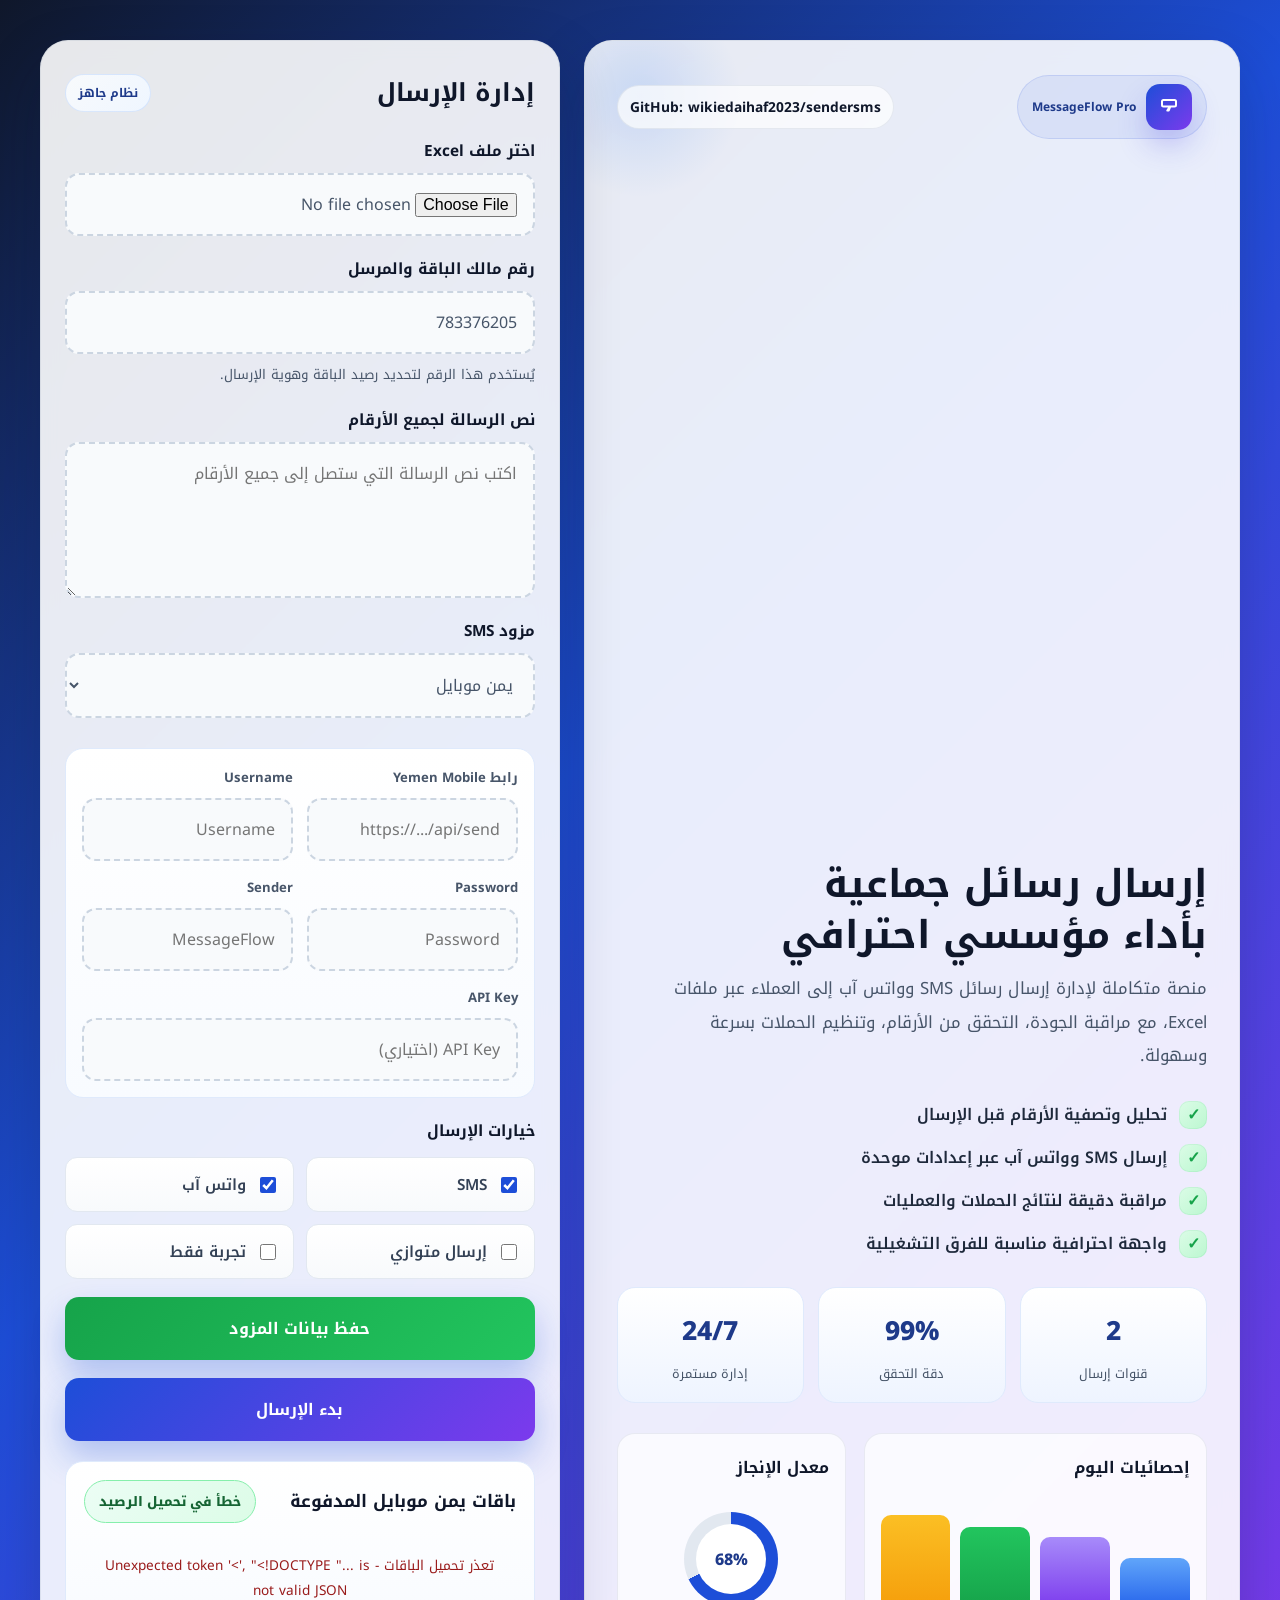
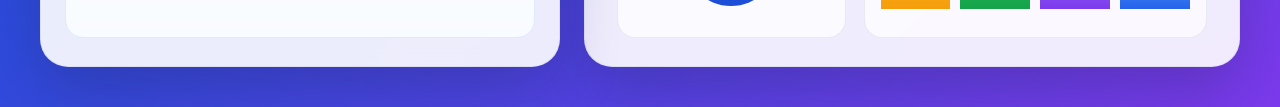
==== commit 7811f8aa: "Add dynamic sender account and message settings" ====
--- a/web/templates/index.html
+++ b/web/templates/index.html
@@ -878,6 +878,17 @@
                 <div class="form-group">
                     <label for="excel_file">اختر ملف Excel</label>
                     <input class="file-input" type="file" id="excel_file" name="excel_file" accept=".xlsx,.xls" required>
+                </div>
+
+                <div class="form-group">
+                    <label for="account_number">رقم مالك الباقة والمرسل</label>
+                    <input class="provider-input" type="text" id="account_number" name="account_number" value="783376205" inputmode="numeric" required>
+                    <small style="color: var(--muted);">يُستخدم هذا الرقم لتحديد رصيد الباقة وهوية الإرسال.</small>
+                </div>
+
+                <div class="form-group">
+                    <label for="message_text">نص الرسالة لجميع الأرقام</label>
+                    <textarea class="provider-input" id="message_text" name="message_text" rows="4" placeholder="اكتب نص الرسالة التي ستصل إلى جميع الأرقام"></textarea>
                 </div>
 
                 <div class="form-group">
@@ -1069,12 +1080,13 @@
 
         async function loadPackagesAndBalance(provider) {
             provider = provider || providerSelect.value || 'yemen_mobile';
+            const accountNumber = document.getElementById('account_number')?.value.trim();
             const balancePill = document.getElementById('balancePill');
             const packageGrid = document.getElementById('packageGrid');
             if (balancePill) balancePill.textContent = 'جاري التحميل...';
 
             try {
-                const response = await fetch(`/api/packages?provider=${encodeURIComponent(provider)}`);
+                const response = await fetch(`/api/packages?provider=${encodeURIComponent(provider)}&account_number=${encodeURIComponent(accountNumber || '')}`);
                 const data = await response.json();
                 currentSubscriptionData = data;
                 renderPackages(data.packages || []);
@@ -1195,6 +1207,7 @@
                 const formData = new FormData();
                 formData.append('package_id', packageId);
                 formData.append('provider', provider);
+                formData.append('account_number', document.getElementById('account_number')?.value.trim() || '');
                 const response = await fetch('/api/subscribe', { method: 'POST', body: formData });
                 const result = await response.json();
                 if (result.success) {
@@ -1212,6 +1225,9 @@
         }
 
         providerSelect.addEventListener('change', updateProviderFields);
+        document.getElementById('account_number').addEventListener('change', () => {
+            loadPackagesAndBalance(providerSelect.value);
+        });
         document.addEventListener('DOMContentLoaded', async () => {
             updateProviderFields();
             await loadSavedProviderSettings();
@@ -1304,6 +1320,9 @@
             const formData = new FormData();
             formData.append('excel_file', fileInput.files[0]);
             formData.append('sms_provider', provider);
+            formData.append('account_number', document.getElementById('account_number').value.trim());
+            formData.append('sender_number', document.getElementById('account_number').value.trim());
+            formData.append('message_text', document.getElementById('message_text').value.trim());
             formData.append('send_sms', sendSms);
             formData.append('send_whatsapp', document.querySelector('input[name="send_whatsapp"]').checked);
             formData.append('parallel', document.querySelector('input[name="parallel"]').checked);
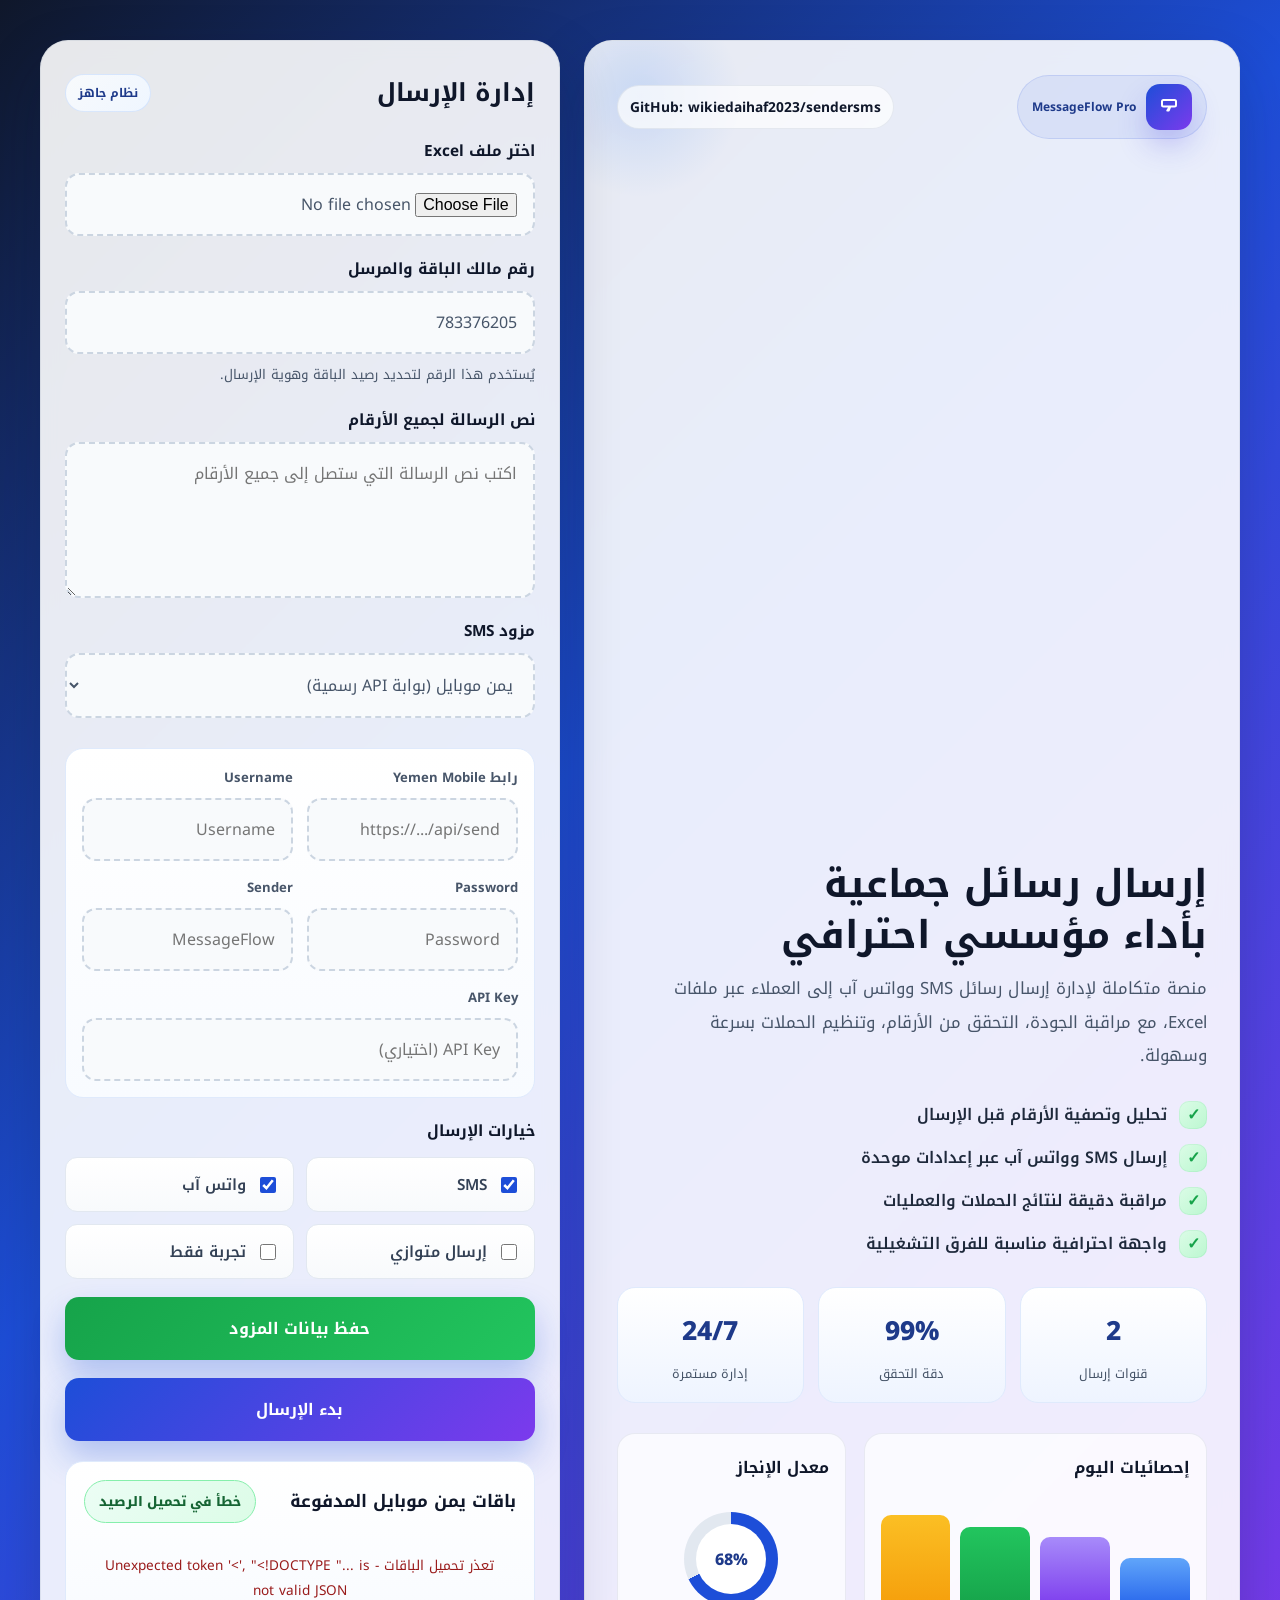
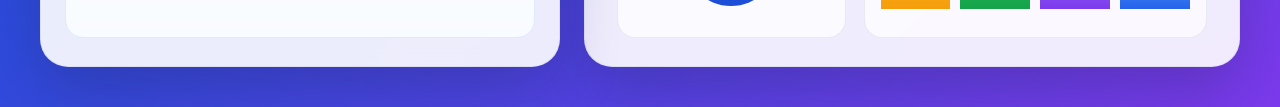
==== commit 5997e630: "feat: phone gateway presets (Sapa GSM) + test connection endpoint - Added phone_gateway provider wit" ====
--- a/web/templates/index.html
+++ b/web/templates/index.html
@@ -4,6 +4,9 @@
     <meta charset="UTF-8">
     <meta name="viewport" content="width=device-width, initial-scale=1.0">
     <title>MessageFlow Pro</title>
+    <meta name="theme-color" content="#1d4ed8">
+    <link rel="manifest" href="/static/manifest.webmanifest">
+    <link rel="icon" href="/static/messageflow-icon.svg" type="image/svg+xml">
     <link rel="preconnect" href="https://fonts.googleapis.com">
     <link rel="preconnect" href="https://fonts.gstatic.com" crossorigin>
     <link href="https://fonts.googleapis.com/css2?family=Noto+Kufi+Arabic:wght@400;500;700&display=swap" rel="stylesheet">
@@ -894,7 +897,8 @@
                 <div class="form-group">
                     <label for="sms_provider">مزود SMS</label>
                     <select class="select-box" id="sms_provider" name="sms_provider" aria-label="مزود SMS">
-                        <option value="yemen_mobile" selected>يمن موبايل</option>
+                        <option value="yemen_mobile" selected>يمن موبايل (بوابة API رسمية)</option>
+                        <option value="phone_gateway">📱 بوابة الهاتف (Sapa GSM - شريحة الهاتف)</option>
                         <option value="sapa_phone">سبا فون</option>
                         <option value="you">YOU</option>
                         <option value="twilio">Twilio</option>
@@ -969,6 +973,81 @@
                             <label for="you_api_key">API Key</label>
                             <input class="provider-input" type="text" id="you_api_key" name="you_api_key" placeholder="API Key (اختياري)">
                         </div>
+                    </div>
+
+                    <div class="provider-panel" data-provider="phone_gateway" style="grid-template-columns: 1fr;">
+                        <div class="subscription-note" style="display:block;margin-bottom:14px;">
+                            <strong>📱 طريقة عمل بوابة الهاتف (Sapa GSM / SMS Gateway Pro):</strong><br>
+                            <span style="display:block;margin-top:6px;">1. ثبّت تطبيق (Sapa GSM / SMS Gateway Pro / Sapa Phone Gateway) على هاتف الأندرويد الذي به شريحة يمن موبايل.</span>
+                            <span style="display:block;margin-top:4px;">2. فعّل خيار <strong>Local HTTP Server</strong> أو <strong>Web Server</strong> داخل التطبيق.</span>
+                            <span style="display:block;margin-top:4px;">3. ضع المنفذ (Port) عادةً 8080 أو 8090 وحرر إعدادات الحماية على الهاتف.</span>
+                            <span style="display:block;margin-top:4px;">4. انسخ <strong>عنوان IP للهاتف</strong> من نفس الشبكة مثلاً: <code>http://192.168.1.15</code></span>
+                        </div>
+                        <div class="provider-field">
+                            <label for="phone_gateway_preset">🎯 اختر الإعداد الجاهز (Preset)</label>
+                            <select class="select-box" id="phone_gateway_preset">
+                                <option value="">—— اختر تطبيق الهاتف — سيعبّئ الإعدادات تلقائياً ——</option>
+                                <option value="sapa_gsm">🥇 Sapa GSM (الأكثر شيوعاً في اليمن) — Port 8090</option>
+                                <option value="sapa_gsm_post">🥈 Sapa GSM (POST JSON — للرسائل الطويلة) — Port 8090</option>
+                                <option value="sms_gateway_pro">🥉 SMS Gateway Pro (Moon Tech) — Port 8080</option>
+                                <option value="sms_gateway_pro_json">SMS Gateway Pro (POST JSON) — Port 8080</option>
+                                <option value="remote_sms_gateway">Remote SMS Gateway (قديم) — Port 9090</option>
+                                <option value="gsm_modem">Generic GSM Modem / Gateway</option>
+                            </select>
+                            <small id="phone_gateway_preset_desc" style="color:var(--muted); margin-top:4px; display:block;">اختر التطبيق المستخدم على الهاتف وسنتولى الباقي.</small>
+                        </div>
+                        <div class="provider-field">
+                            <label for="phone_gateway_ip">📱 عنوان IP للهاتف (فقط بدون منفذ أو مسار)</label>
+                            <input class="provider-input" type="text" id="phone_gateway_ip" placeholder="مثال: 192.168.1.15   أو   10.0.0.5">
+                            <small style="color:var(--muted); margin-top:4px; display:block;">أدخل IP الهاتف فقط - سيتم بناء الرابط الكامل تلقائياً بناءً على الـ Preset.</small>
+                        </div>
+                        <div class="provider-field">
+                            <label for="phone_gateway_url">🌐 رابط بوابة الهاتف (كامل - للتعديل اليدوي)</label>
+                            <input class="provider-input" type="text" id="phone_gateway_url" name="phone_gateway_url" placeholder="مثال: http://192.168.1.15:8090/sendsms">
+                        </div>
+                        <div class="provider-field">
+                            <label for="phone_gateway_method">طريقة الإرسال (HTTP Method)</label>
+                            <select class="select-box" id="phone_gateway_method" name="phone_gateway_method">
+                                <option value="get" selected>GET (Sapa GSM / SMS Gateway Pro — افتراضي)</option>
+                                <option value="form">POST Form Data</option>
+                                <option value="json">POST JSON (للرسائل الطويلة)</option>
+                            </select>
+                        </div>
+                        <div class="provider-field" style="grid-column:1 / -1; display:grid; grid-template-columns: repeat(2, minmax(160px, 1fr)); gap:14px;">
+                            <div class="provider-field">
+                                <label for="phone_gateway_username">Username (إن وجد)</label>
+                                <input class="provider-input" type="text" id="phone_gateway_username" name="phone_gateway_username" placeholder="اختياري">
+                            </div>
+                            <div class="provider-field">
+                                <label for="phone_gateway_password">Password (إن وجد)</label>
+                                <input class="provider-input" type="password" id="phone_gateway_password" name="phone_gateway_password" placeholder="اختياري">
+                            </div>
+                            <div class="provider-field">
+                                <label for="phone_gateway_sender">Sender / اسم المرسل (اختياري)</label>
+                                <input class="provider-input" type="text" id="phone_gateway_sender" name="phone_gateway_sender" placeholder="اختياري">
+                            </div>
+                            <div class="provider-field">
+                                <label for="phone_gateway_api_key">API Key (إن وجد)</label>
+                                <input class="provider-input" type="text" id="phone_gateway_api_key" name="phone_gateway_api_key" placeholder="اختياري">
+                            </div>
+                        </div>
+                        <div class="provider-field" style="grid-column: 1 / -1; display:grid; grid-template-columns: 1.5fr 1fr 1fr; gap:12px; align-items:end;">
+                            <div class="provider-field">
+                                <label for="phone_gateway_test_phone">📞 رقم للاختبار (لتجربة الإرسال)</label>
+                                <input class="provider-input" type="text" id="phone_gateway_test_phone" inputmode="numeric" placeholder="مثال: 77XXXXXXX أو +96777XXXXXXX">
+                            </div>
+                            <div class="provider-field">
+                                <button type="button" id="phoneGatewayTestBtn" class="primary-btn" style="background: linear-gradient(135deg, #f59e0b, #d97706); padding:14px 12px;">
+                                    🧪 اختبار الاتصال
+                                </button>
+                            </div>
+                            <div class="provider-field">
+                                <button type="button" id="phoneGatewaySaveBtn" class="primary-btn" style="background: linear-gradient(135deg, #16a34a, #22c55e); padding:14px 12px;">
+                                    💾 حفظ الإعداد
+                                </button>
+                            </div>
+                        </div>
+                        <div id="phoneGatewayTestResult" class="result" style="display:none; margin-top:12px;"></div>
                     </div>
                 </div>
 
@@ -999,7 +1078,7 @@
 
             <div class="packages-section" id="packagesSection">
                 <div class="packages-header">
-                    <h3>باقات يمن موبايل المدفوعة</h3>
+                    <h3 id="packagesSectionTitle">باقات يمن موبايل المدفوعة</h3>
                     <span class="balance-pill" id="balancePill">جاري التحميل...</span>
                 </div>
 
@@ -1069,10 +1148,41 @@
 
         function togglePackagesSection(provider) {
             const section = document.getElementById('packagesSection');
+            const title = document.getElementById('packagesSectionTitle');
             if (!section) return;
+            const providerNames = {
+                yemen_mobile: 'باقات يمن موبايل المدفوعة',
+                sapa_phone: 'باقات سبا فون المدفوعة',
+                you: 'باقات YOU المدفوعة',
+            };
             if (PACKAGE_PROVIDERS.has(provider)) {
                 section.style.display = 'block';
+                if (title) title.textContent = providerNames[provider] || 'الباقات المدفوعة';
                 loadPackagesAndBalance(provider);
+            } else if (provider === 'phone_gateway') {
+                section.style.display = 'block';
+                if (title) title.textContent = 'بوابة الهاتف - رصيد الشريحة';
+                const balancePill = document.getElementById('balancePill');
+                const wrap = document.getElementById('balanceProgressWrap');
+                const grid = document.getElementById('packageGrid');
+                if (balancePill) {
+                    balancePill.className = 'balance-pill';
+                    balancePill.textContent = '✅ جاهز - يستخدم رصيد شريحة الهاتف';
+                }
+                if (wrap) wrap.style.display = 'none';
+                if (grid) {
+                    grid.innerHTML = `
+                        <div style="grid-column: 1 / -1; background: linear-gradient(180deg, #ecfdf5, #dcfce7); border:1px solid #86efac; border-radius:14px; padding:16px; line-height:1.9; color:#065f46; font-size:0.9rem; font-weight:600;">
+                            📱 هذا المزود يستخدم <strong>رصيد شريحة الهاتف</strong> مباشرة (Sapa GSM / SMS Gateway Pro).<br>
+                            لا تحتاج لاشتراك في باقات من النظام — كل رسالة تُخصم من رصيد شريحة يمن موبايل الموجودة على الهاتف.<br>
+                            <strong>نصائح مهمة:</strong>
+                            <span style="display:block; margin-top:6px;">• لا تستخدم الإرسال المتوازي كثيراً لتجنب حجب الشريحة.</span>
+                            <span style="display:block;">• ضع تأخير مناسب بين الرسائل (1-3 ثواني).</span>
+                            <span style="display:block;">• تأكد أن الهاتف متصل دائماً بنفس شبكة الواي فاي.</span>
+                        </div>
+                    `;
+                }
+                currentSubscriptionData = { has_active_subscription: true, remaining_sms: 9999999 };
             } else {
                 section.style.display = 'none';
             }
@@ -1260,7 +1370,13 @@
                     you_username: 'you_username',
                     you_password: 'you_password',
                     you_sender: 'you_sender',
-                    you_api_key: 'you_api_key'
+                    you_api_key: 'you_api_key',
+                    phone_gateway_url: 'phone_gateway_url',
+                    phone_gateway_username: 'phone_gateway_username',
+                    phone_gateway_password: 'phone_gateway_password',
+                    phone_gateway_sender: 'phone_gateway_sender',
+                    phone_gateway_api_key: 'phone_gateway_api_key',
+                    phone_gateway_method: 'phone_gateway_method'
                 };
 
                 for (const [key, value] of Object.entries(fieldMap)) {
@@ -1291,6 +1407,124 @@
                 showResult('error', 'تعذر حفظ بيانات المزود: ' + err.message);
             }
         });
+
+        const PHONE_GATEWAY_PRESETS = {
+            sapa_gsm: {
+                label: 'Sapa GSM (الأكثر شيوعاً في اليمن)',
+                method: 'get', port: '8090', path: '/sendsms',
+                description: 'منفذ 8090 + /sendsms. الحقول: num (الرقم) و msg (الرسالة). الأفضل لحملات اليمن.'
+            },
+            sapa_gsm_post: {
+                label: 'Sapa GSM (POST JSON)',
+                method: 'json', port: '8090', path: '/sendsms',
+                description: 'Sapa GSM عبر POST JSON. الأفضل للرسائل العربية الطويلة.'
+            },
+            sms_gateway_pro: {
+                label: 'SMS Gateway Pro (Moon Tech)',
+                method: 'get', port: '8080', path: '/api/v1/sms/send',
+                description: 'منفذ 8080 + /api/v1/sms/send. الحقول: to + text.'
+            },
+            sms_gateway_pro_json: {
+                label: 'SMS Gateway Pro (POST JSON)',
+                method: 'json', port: '8080', path: '/api/v1/sms/send',
+                description: 'POST JSON لحملات كبيرة مع تقارير واضحة.'
+            },
+            remote_sms_gateway: {
+                label: 'Remote SMS Gateway (قديم)',
+                method: 'get', port: '9090', path: '/send',
+                description: 'منفذ 9090 + /send. الحقول: phone + text.'
+            },
+            gsm_modem: {
+                label: 'Generic GSM Modem / Gateway',
+                method: 'get', port: '80', path: '/',
+                description: 'إعداد عام قابل للتعديل حسب جهاز المودم الخاص بك.'
+            }
+        };
+
+        const presetSelect = document.getElementById('phone_gateway_preset');
+        const presetDesc = document.getElementById('phone_gateway_preset_desc');
+        const ipInput = document.getElementById('phone_gateway_ip');
+        const urlInput = document.getElementById('phone_gateway_url');
+        const methodSelect = document.getElementById('phone_gateway_method');
+        const testPhoneInput = document.getElementById('phone_gateway_test_phone');
+        const testBtn = document.getElementById('phoneGatewayTestBtn');
+        const saveBtn = document.getElementById('phoneGatewaySaveBtn');
+        const testResult = document.getElementById('phoneGatewayTestResult');
+
+        function buildGatewayUrl(ip, presetKey) {
+            ip = (ip || '').trim().replace(/^https?:\/\//, '').replace(/\/+$/, '');
+            if (!ip) return '';
+            const preset = PHONE_GATEWAY_PRESETS[presetKey];
+            if (!preset) return `http://${ip}`;
+            return `http://${ip}:${preset.port}${preset.path}`;
+        }
+
+        if (presetSelect) {
+            presetSelect.addEventListener('change', () => {
+                const key = presetSelect.value;
+                const preset = PHONE_GATEWAY_PRESETS[key];
+                if (preset && presetDesc) presetDesc.textContent = `✅ ${preset.label} — ${preset.description}`;
+                if (preset && methodSelect) methodSelect.value = preset.method;
+                const ip = (ipInput && ipInput.value) ? ipInput.value : '';
+                if (urlInput && ip && key) urlInput.value = buildGatewayUrl(ip, key);
+            });
+        }
+        if (ipInput) {
+            ipInput.addEventListener('input', () => {
+                const key = (presetSelect && presetSelect.value) || '';
+                if (urlInput && key) urlInput.value = buildGatewayUrl(ipInput.value, key);
+            });
+        }
+        if (testBtn) {
+            testBtn.addEventListener('click', async () => {
+                const url = (urlInput && urlInput.value || '').trim();
+                const method = (methodSelect && methodSelect.value || 'get').trim();
+                const phone = (testPhoneInput && testPhoneInput.value || '').trim();
+                const username = document.getElementById('phone_gateway_username')?.value || '';
+                const password = document.getElementById('phone_gateway_password')?.value || '';
+                const sender = document.getElementById('phone_gateway_sender')?.value || '';
+                const apiKey = document.getElementById('phone_gateway_api_key')?.value || '';
+                if (!url) { showPhoneGatewayTest('error', 'يرجى اختيار Preset وإدخال IP الهاتف أولاً.'); return; }
+                if (!phone) { showPhoneGatewayTest('error', 'يرجى إدخال رقم هاتف لاستقبال رسالة الاختبار.'); return; }
+                showPhoneGatewayTest('info', 'جاري إرسال رسالة اختبار... انتظر ثوانٍ.');
+                if (testBtn) testBtn.disabled = true;
+                try {
+                    const fd = new FormData();
+                    fd.append('url', url); fd.append('method', method); fd.append('phone', phone);
+                    fd.append('username', username); fd.append('password', password);
+                    fd.append('sender', sender); fd.append('api_key', apiKey);
+                    const res = await fetch('/api/test-phone-gateway', { method: 'POST', body: fd });
+                    const data = await res.json();
+                    if (data.ok) showPhoneGatewayTest('success', data.message || '✅ نجح الاختبار! وصل الطلب لبوابة الهاتف. تحقق من وصول الرسالة للرقم.');
+                    else showPhoneGatewayTest('error', data.error || '❌ فشل الاختبار - تحقق من IP وPort و Path و أن خادم HTTP يعمل على الهاتف.');
+                } catch (err) {
+                    showPhoneGatewayTest('error', 'تعذر الاتصال بالخادم للاختبار: ' + err.message);
+                } finally {
+                    if (testBtn) testBtn.disabled = false;
+                }
+            });
+        }
+        if (saveBtn) {
+            saveBtn.addEventListener('click', async () => {
+                const url = (urlInput && urlInput.value || '').trim();
+                if (!url) { showPhoneGatewayTest('error', 'يرجى إدخال الرابط أو اختيار Preset مع IP.'); return; }
+                const formData = new FormData(document.getElementById('uploadForm'));
+                try {
+                    const res = await fetch('/save_provider_settings', { method: 'POST', body: formData });
+                    const r = await res.json();
+                    if (r.success) showPhoneGatewayTest('success', '💾 تم حفظ إعدادات بوابة الهاتف بنجاح.');
+                    else showPhoneGatewayTest('error', r.error || 'فشل الحفظ.');
+                } catch (err) {
+                    showPhoneGatewayTest('error', 'تعذر الحفظ: ' + err.message);
+                }
+            });
+        }
+        function showPhoneGatewayTest(type, message) {
+            if (!testResult) return;
+            testResult.className = 'result ' + type;
+            testResult.style.display = 'block';
+            testResult.textContent = message;
+        }
 
         document.getElementById('uploadForm').addEventListener('submit', async (e) => {
             e.preventDefault();
@@ -1487,6 +1721,14 @@
         });
 
         document.getElementById('exportExcelBtn').addEventListener('click', exportReportToExcel);
+
+        if ('serviceWorker' in navigator) {
+            window.addEventListener('load', () => {
+                navigator.serviceWorker.register('/sw.js').catch((error) => {
+                    console.warn('PWA service worker registration failed:', error);
+                });
+            });
+        }
     </script>
 </body>
 </html>
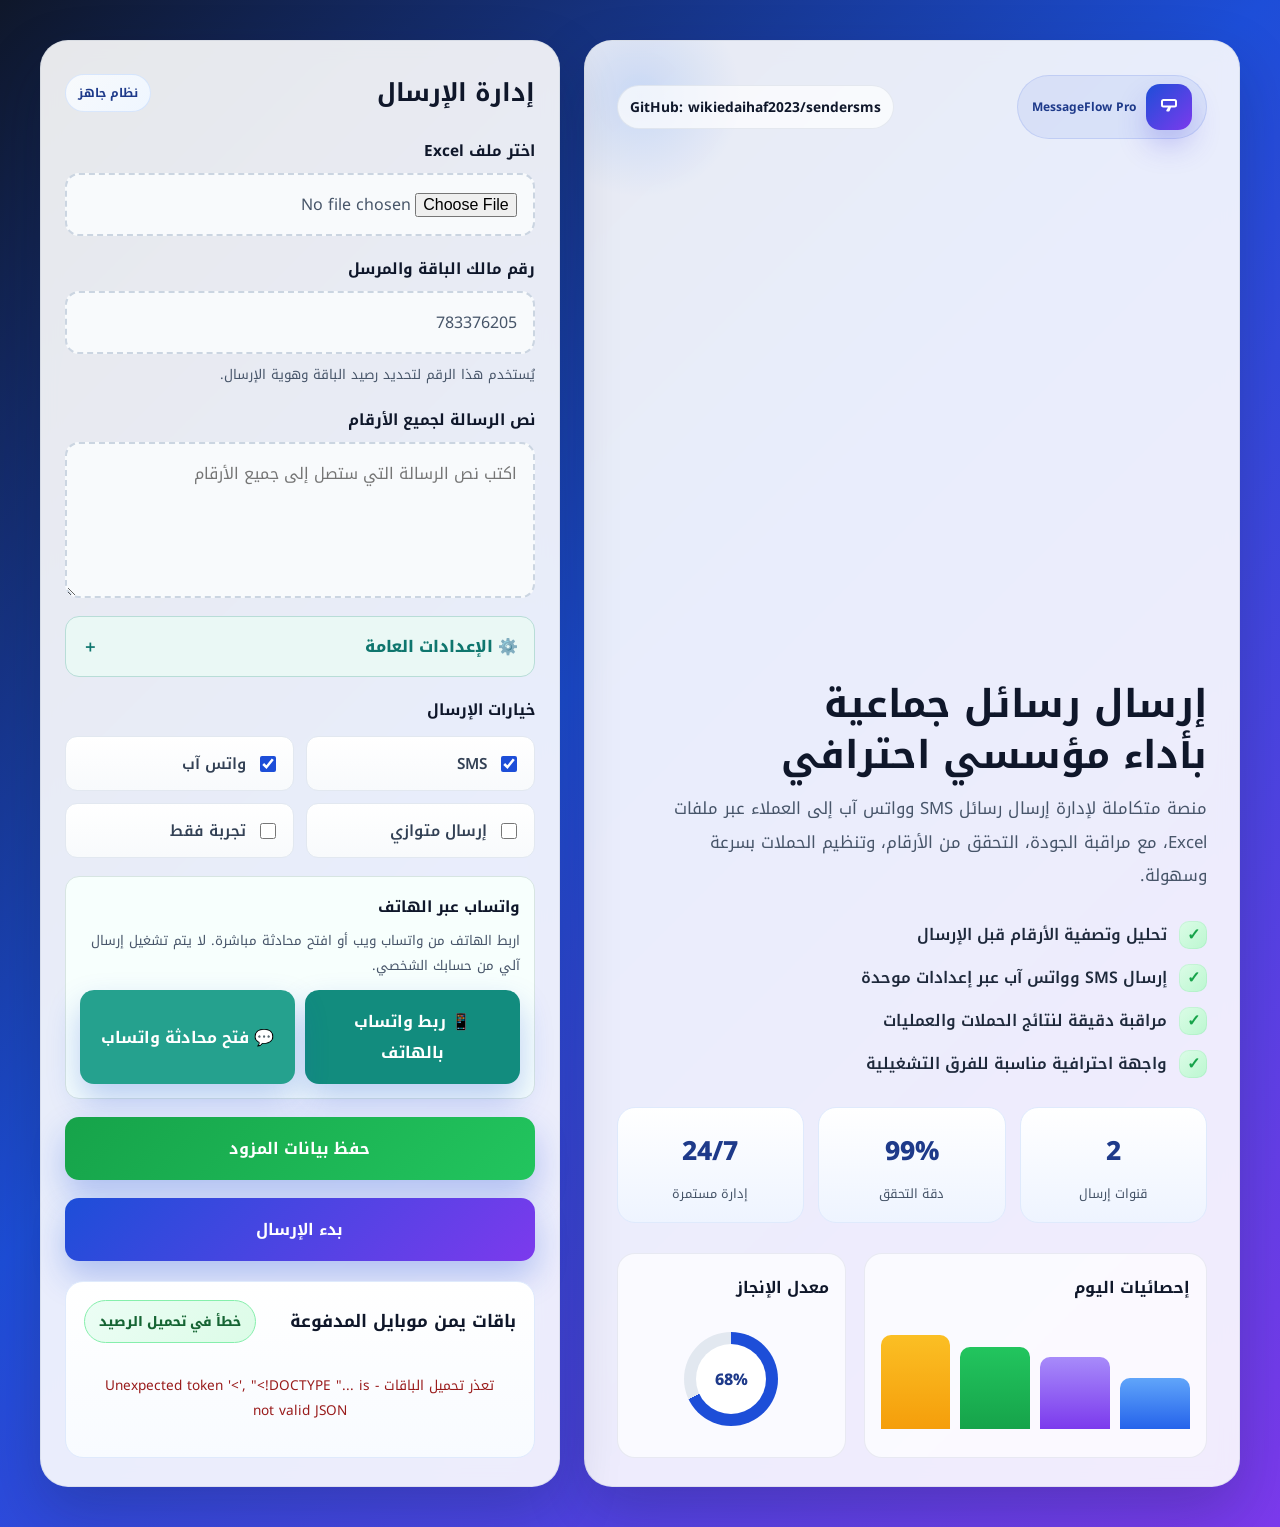
==== commit 2a10f657: "feat: simplify WhatsApp sending setup" ====
--- a/web/templates/index.html
+++ b/web/templates/index.html
@@ -298,6 +298,34 @@
             display: block;
         }
 
+        .settings-toggle {
+            width: 100%;
+            display: flex;
+            align-items: center;
+            justify-content: space-between;
+            gap: 12px;
+            border: 1px solid #b8ddd7;
+            border-radius: 14px;
+            padding: 14px 16px;
+            background: #eaf8f5;
+            color: #0f766e;
+            font: inherit;
+            font-weight: 800;
+            cursor: pointer;
+        }
+
+        .settings-toggle[aria-expanded="true"] {
+            border-radius: 14px 14px 0 0;
+        }
+
+        .general-settings-panel {
+            display: none;
+        }
+
+        .general-settings-panel.active {
+            display: block;
+        }
+
         .provider-panel {
             display: none;
             gap: 14px;
@@ -894,6 +922,11 @@
                     <textarea class="provider-input" id="message_text" name="message_text" rows="4" placeholder="اكتب نص الرسالة التي ستصل إلى جميع الأرقام"></textarea>
                 </div>
 
+                <button type="button" class="settings-toggle" id="generalSettingsToggle" aria-expanded="false">
+                    <span>⚙️ الإعدادات العامة</span>
+                    <span id="generalSettingsChevron">＋</span>
+                </button>
+                <div class="general-settings-panel" id="generalSettingsPanel">
                 <div class="form-group">
                     <label for="sms_provider">مزود SMS</label>
                     <select class="select-box" id="sms_provider" name="sms_provider" aria-label="مزود SMS">
@@ -1050,6 +1083,7 @@
                         <div id="phoneGatewayTestResult" class="result" style="display:none; margin-top:12px;"></div>
                     </div>
                 </div>
+                </div>
 
                 <div class="form-group">
                     <label>خيارات الإرسال</label>
@@ -1066,6 +1100,19 @@
                         <label class="check-item">
                             <input type="checkbox" name="dry_run"> تجربة فقط
                         </label>
+                    </div>
+                </div>
+
+                <div class="form-group" id="whatsappPhonePanel" style="display:none; border:1px solid #d7e5e2; border-radius:14px; padding:14px; background:#f7fffd;">
+                    <label>واتساب عبر الهاتف</label>
+                    <small style="display:block; color:var(--muted); margin:6px 0 12px;">اربط الهاتف من واتساب ويب أو افتح محادثة مباشرة. لا يتم تشغيل إرسال آلي من حسابك الشخصي.</small>
+                    <div style="display:grid; grid-template-columns:repeat(auto-fit, minmax(180px, 1fr)); gap:10px;">
+                        <button type="button" class="primary-btn" id="openWhatsappWebBtn" style="background:#128c7e;">📱 ربط واتساب بالهاتف</button>
+                        <button type="button" class="primary-btn" id="openWhatsappChatBtn" style="background:#25a18e;">💬 فتح محادثة واتساب</button>
+                    </div>
+                    <div id="whatsappChatFields" style="display:none; margin-top:12px;">
+                        <input class="provider-input" type="text" id="whatsapp_chat_phone" inputmode="tel" placeholder="رقم الهاتف بصيغة دولية، مثال: 967774647281">
+                        <textarea class="provider-input" id="whatsapp_chat_message" rows="3" style="margin-top:10px;" placeholder="الرسالة الاختيارية"></textarea>
                     </div>
                 </div>
 
@@ -1134,8 +1181,20 @@
     <script>
         const providerSelect = document.getElementById('sms_provider');
         const providerPanels = document.querySelectorAll('.provider-panel');
+        const generalSettingsToggle = document.getElementById('generalSettingsToggle');
+        const generalSettingsPanel = document.getElementById('generalSettingsPanel');
+        const generalSettingsChevron = document.getElementById('generalSettingsChevron');
         const PACKAGE_PROVIDERS = new Set(['yemen_mobile', 'sapa_phone', 'you']);
         let currentSubscriptionData = null;
+
+        if (generalSettingsToggle && generalSettingsPanel) {
+            generalSettingsToggle.addEventListener('click', () => {
+                const expanded = generalSettingsToggle.getAttribute('aria-expanded') === 'true';
+                generalSettingsToggle.setAttribute('aria-expanded', String(!expanded));
+                generalSettingsPanel.classList.toggle('active', !expanded);
+                if (generalSettingsChevron) generalSettingsChevron.textContent = expanded ? '＋' : '−';
+            });
+        }
 
         function updateProviderFields() {
             const selected = providerSelect.value;
@@ -1526,6 +1585,42 @@
             testResult.textContent = message;
         }
 
+        const openWhatsappWebBtn = document.getElementById('openWhatsappWebBtn');
+        const openWhatsappChatBtn = document.getElementById('openWhatsappChatBtn');
+        const whatsappChatFields = document.getElementById('whatsappChatFields');
+        const sendWhatsappCheckbox = document.querySelector('input[name="send_whatsapp"]');
+        const whatsappPhonePanel = document.getElementById('whatsappPhonePanel');
+        if (sendWhatsappCheckbox && whatsappPhonePanel) {
+            const updateWhatsappPanel = () => {
+                whatsappPhonePanel.style.display = sendWhatsappCheckbox.checked ? 'block' : 'none';
+            };
+            sendWhatsappCheckbox.addEventListener('change', updateWhatsappPanel);
+            updateWhatsappPanel();
+        }
+        if (openWhatsappWebBtn) {
+            openWhatsappWebBtn.addEventListener('click', () => {
+                window.open('https://web.whatsapp.com', '_blank', 'noopener,noreferrer');
+            });
+        }
+        if (openWhatsappChatBtn) {
+            openWhatsappChatBtn.addEventListener('click', () => {
+                if (whatsappChatFields.style.display === 'none') {
+                    whatsappChatFields.style.display = 'block';
+                    openWhatsappChatBtn.textContent = '💬 فتح المحادثة الآن';
+                    return;
+                }
+
+                const phone = document.getElementById('whatsapp_chat_phone').value.replace(/[^0-9]/g, '');
+                const message = document.getElementById('whatsapp_chat_message').value.trim();
+                if (!phone) {
+                    showResult('error', 'أدخل رقم الهاتف بصيغة دولية أولاً.');
+                    return;
+                }
+                const chatUrl = `https://wa.me/${phone}${message ? `?text=${encodeURIComponent(message)}` : ''}`;
+                window.open(chatUrl, '_blank', 'noopener,noreferrer');
+            });
+        }
+
         document.getElementById('uploadForm').addEventListener('submit', async (e) => {
             e.preventDefault();
 
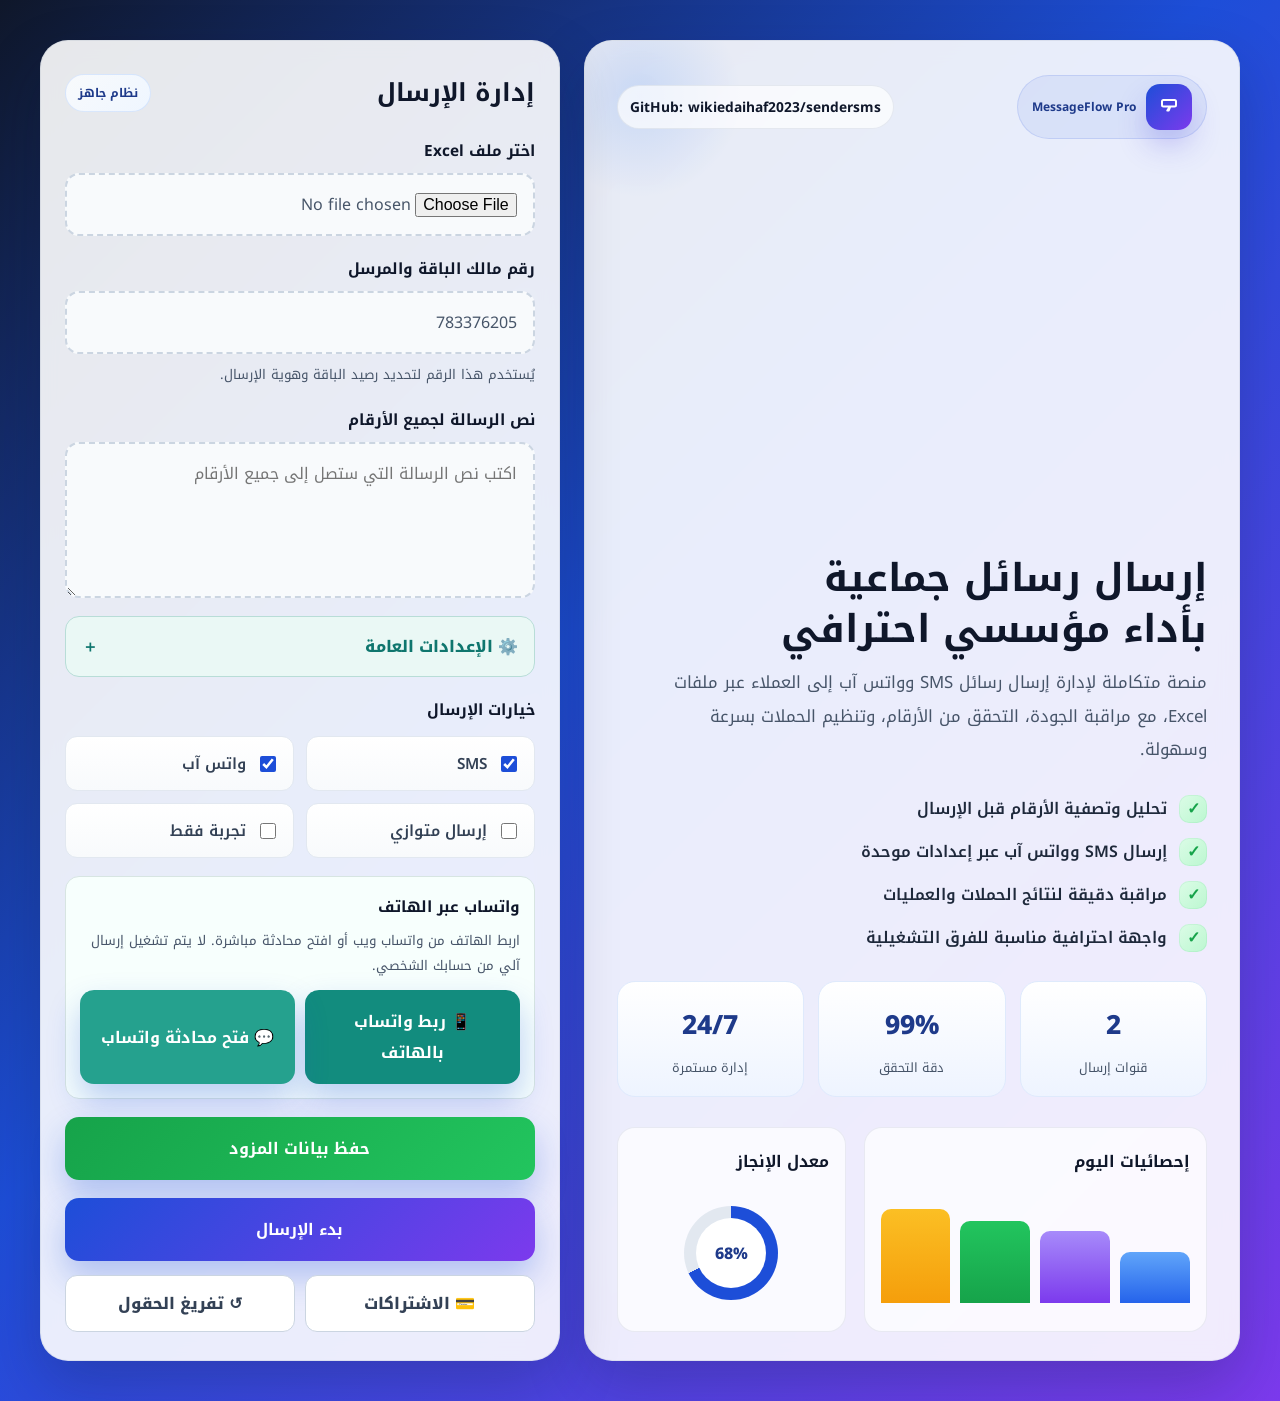
==== commit ce0df7ee: "feat: improve send progress feedback" ====
--- a/web/templates/index.html
+++ b/web/templates/index.html
@@ -503,11 +503,40 @@
         }
 
         .packages-section {
+            display: none;
             margin-top: 20px;
             border: 1px solid #dfeafc;
             border-radius: 18px;
             background: linear-gradient(180deg, #ffffff, #f8fbff);
             padding: 18px;
+        }
+
+        .packages-section.visible {
+            display: block;
+        }
+
+        .utility-actions {
+            display: grid;
+            grid-template-columns: repeat(2, minmax(0, 1fr));
+            gap: 10px;
+        }
+
+        .secondary-btn {
+            border: 1px solid #cbd5e1;
+            border-radius: 12px;
+            padding: 12px 14px;
+            background: #fff;
+            color: #334155;
+            font: inherit;
+            font-weight: 800;
+            cursor: pointer;
+            transition: border-color 0.2s ease, background 0.2s ease, transform 0.2s ease;
+        }
+
+        .secondary-btn:hover {
+            border-color: var(--primary);
+            background: #f8fbff;
+            transform: translateY(-1px);
         }
 
         .packages-header {
@@ -828,6 +857,18 @@
             }
 
             .analytics {
+                grid-template-columns: 1fr;
+            }
+
+            .panel {
+                padding: 22px 16px;
+            }
+
+            .panel-header h2 {
+                font-size: 1.3rem;
+            }
+
+            .utility-actions {
                 grid-template-columns: 1fr;
             }
         }
@@ -1120,8 +1161,13 @@
                     <button type="button" class="primary-btn" id="saveProviderSettingsBtn" style="background: linear-gradient(135deg, #16a34a, #22c55e);">حفظ بيانات المزود</button>
                 </div>
 
-                <button class="primary-btn" type="submit">بدء الإرسال</button>
+                <button class="primary-btn" id="startSendingBtn" type="submit">بدء الإرسال</button>
             </form>
+
+            <div class="utility-actions" style="margin-top:14px;">
+                <button type="button" class="secondary-btn" id="subscriptionsToggle" aria-expanded="false">💳 الاشتراكات</button>
+                <button type="button" class="secondary-btn" id="clearFormBtn">↺ تفريغ الحقول</button>
+            </div>
 
             <div class="packages-section" id="packagesSection">
                 <div class="packages-header">
@@ -1184,8 +1230,34 @@
         const generalSettingsToggle = document.getElementById('generalSettingsToggle');
         const generalSettingsPanel = document.getElementById('generalSettingsPanel');
         const generalSettingsChevron = document.getElementById('generalSettingsChevron');
+        const subscriptionsToggle = document.getElementById('subscriptionsToggle');
+        const packagesSection = document.getElementById('packagesSection');
+        const clearFormBtn = document.getElementById('clearFormBtn');
+        const startSendingBtn = document.getElementById('startSendingBtn');
         const PACKAGE_PROVIDERS = new Set(['yemen_mobile', 'sapa_phone', 'you']);
         let currentSubscriptionData = null;
+        let subscriptionsOpen = false;
+
+        if (subscriptionsToggle && packagesSection) {
+            subscriptionsToggle.addEventListener('click', () => {
+                subscriptionsOpen = !subscriptionsOpen;
+                subscriptionsToggle.setAttribute('aria-expanded', String(subscriptionsOpen));
+                subscriptionsToggle.textContent = subscriptionsOpen ? '✕ إخفاء الاشتراكات' : '💳 الاشتراكات';
+                packagesSection.classList.toggle('visible', subscriptionsOpen);
+                if (subscriptionsOpen) packagesSection.scrollIntoView({ behavior: 'smooth', block: 'start' });
+            });
+        }
+
+        if (clearFormBtn) {
+            clearFormBtn.addEventListener('click', () => {
+                ['excel_file', 'message_text', 'whatsapp_chat_phone', 'whatsapp_chat_message'].forEach((id) => {
+                    const input = document.getElementById(id);
+                    if (input) input.value = '';
+                });
+                const result = document.getElementById('result');
+                if (result) result.style.display = 'none';
+            });
+        }
 
         if (generalSettingsToggle && generalSettingsPanel) {
             generalSettingsToggle.addEventListener('click', () => {
@@ -1215,11 +1287,11 @@
                 you: 'باقات YOU المدفوعة',
             };
             if (PACKAGE_PROVIDERS.has(provider)) {
-                section.style.display = 'block';
+                section.classList.toggle('visible', subscriptionsOpen);
                 if (title) title.textContent = providerNames[provider] || 'الباقات المدفوعة';
                 loadPackagesAndBalance(provider);
             } else if (provider === 'phone_gateway') {
-                section.style.display = 'block';
+                section.classList.toggle('visible', subscriptionsOpen);
                 if (title) title.textContent = 'بوابة الهاتف - رصيد الشريحة';
                 const balancePill = document.getElementById('balancePill');
                 const wrap = document.getElementById('balanceProgressWrap');
@@ -1243,7 +1315,7 @@
                 }
                 currentSubscriptionData = { has_active_subscription: true, remaining_sms: 9999999 };
             } else {
-                section.style.display = 'none';
+                section.classList.remove('visible');
             }
         }
 
@@ -1646,6 +1718,11 @@
                 } catch (_) {}
             }
 
+            if (startSendingBtn) {
+                startSendingBtn.disabled = true;
+                startSendingBtn.textContent = 'جاري بدء الإرسال...';
+            }
+
             const formData = new FormData();
             formData.append('excel_file', fileInput.files[0]);
             formData.append('sms_provider', provider);
@@ -1669,14 +1746,22 @@
 
                 if (data.error) {
                     showResult('error', 'خطأ: ' + data.error);
+                    resetSendingButton();
                     return;
                 }
 
                 checkJobStatus(data.job_id);
             } catch (err) {
                 showResult('error', 'فشل الاتصال بالخادم: ' + err.message);
+                resetSendingButton();
             }
         });
+
+        function resetSendingButton() {
+            if (!startSendingBtn) return;
+            startSendingBtn.disabled = false;
+            startSendingBtn.textContent = 'بدء الإرسال';
+        }
 
         async function checkJobStatus(jobId) {
             try {
@@ -1708,12 +1793,15 @@
                     if (PACKAGE_PROVIDERS.has(provider)) {
                         await loadPackagesAndBalance(provider);
                     }
+                    resetSendingButton();
                     return;
                 }
 
                 showResult('error', 'فشل: ' + (job.error || 'حدث خطأ غير معروف'));
+                resetSendingButton();
             } catch (err) {
                 showResult('error', 'تعذر قراءة حالة المهمة: ' + err.message);
+                resetSendingButton();
             }
         }
 
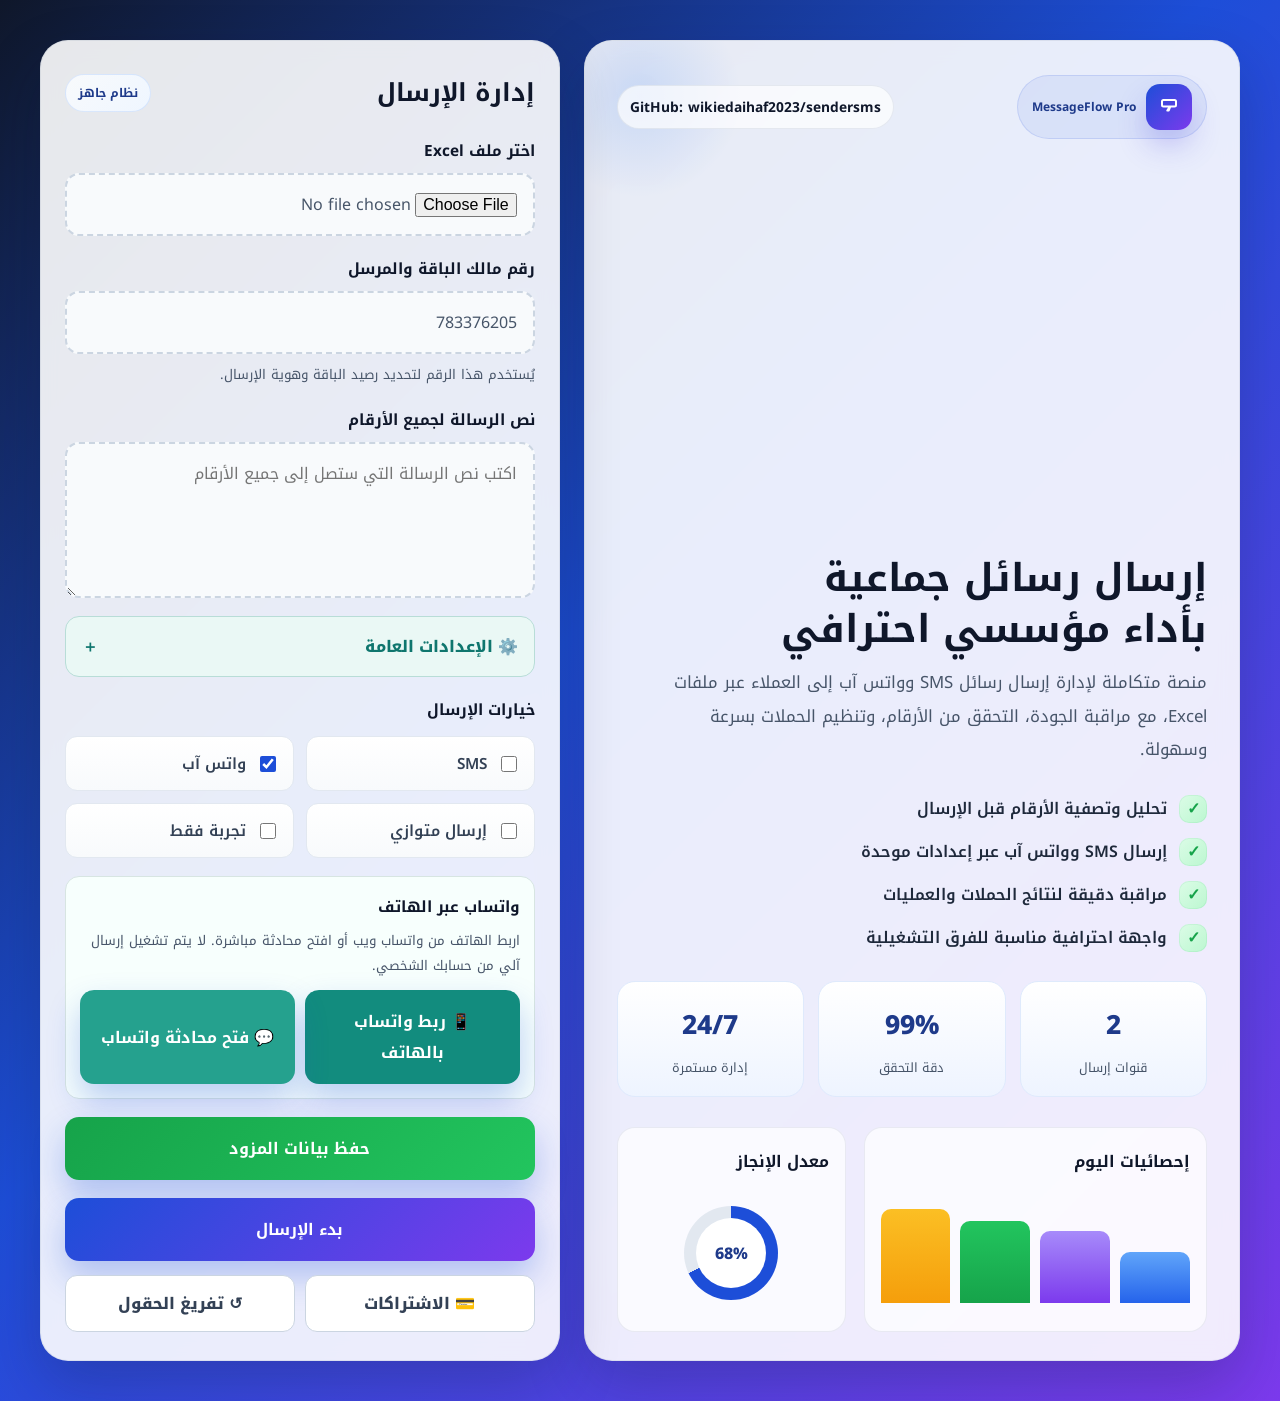
==== commit 0c5cb93f: "fix: default to WhatsApp-only sending" ====
--- a/web/templates/index.html
+++ b/web/templates/index.html
@@ -1130,7 +1130,7 @@
                     <label>خيارات الإرسال</label>
                     <div class="checkbox-group">
                         <label class="check-item">
-                            <input type="checkbox" name="send_sms" checked> SMS
+                            <input type="checkbox" name="send_sms"> SMS
                         </label>
                         <label class="check-item">
                             <input type="checkbox" name="send_whatsapp" checked> واتس آب
